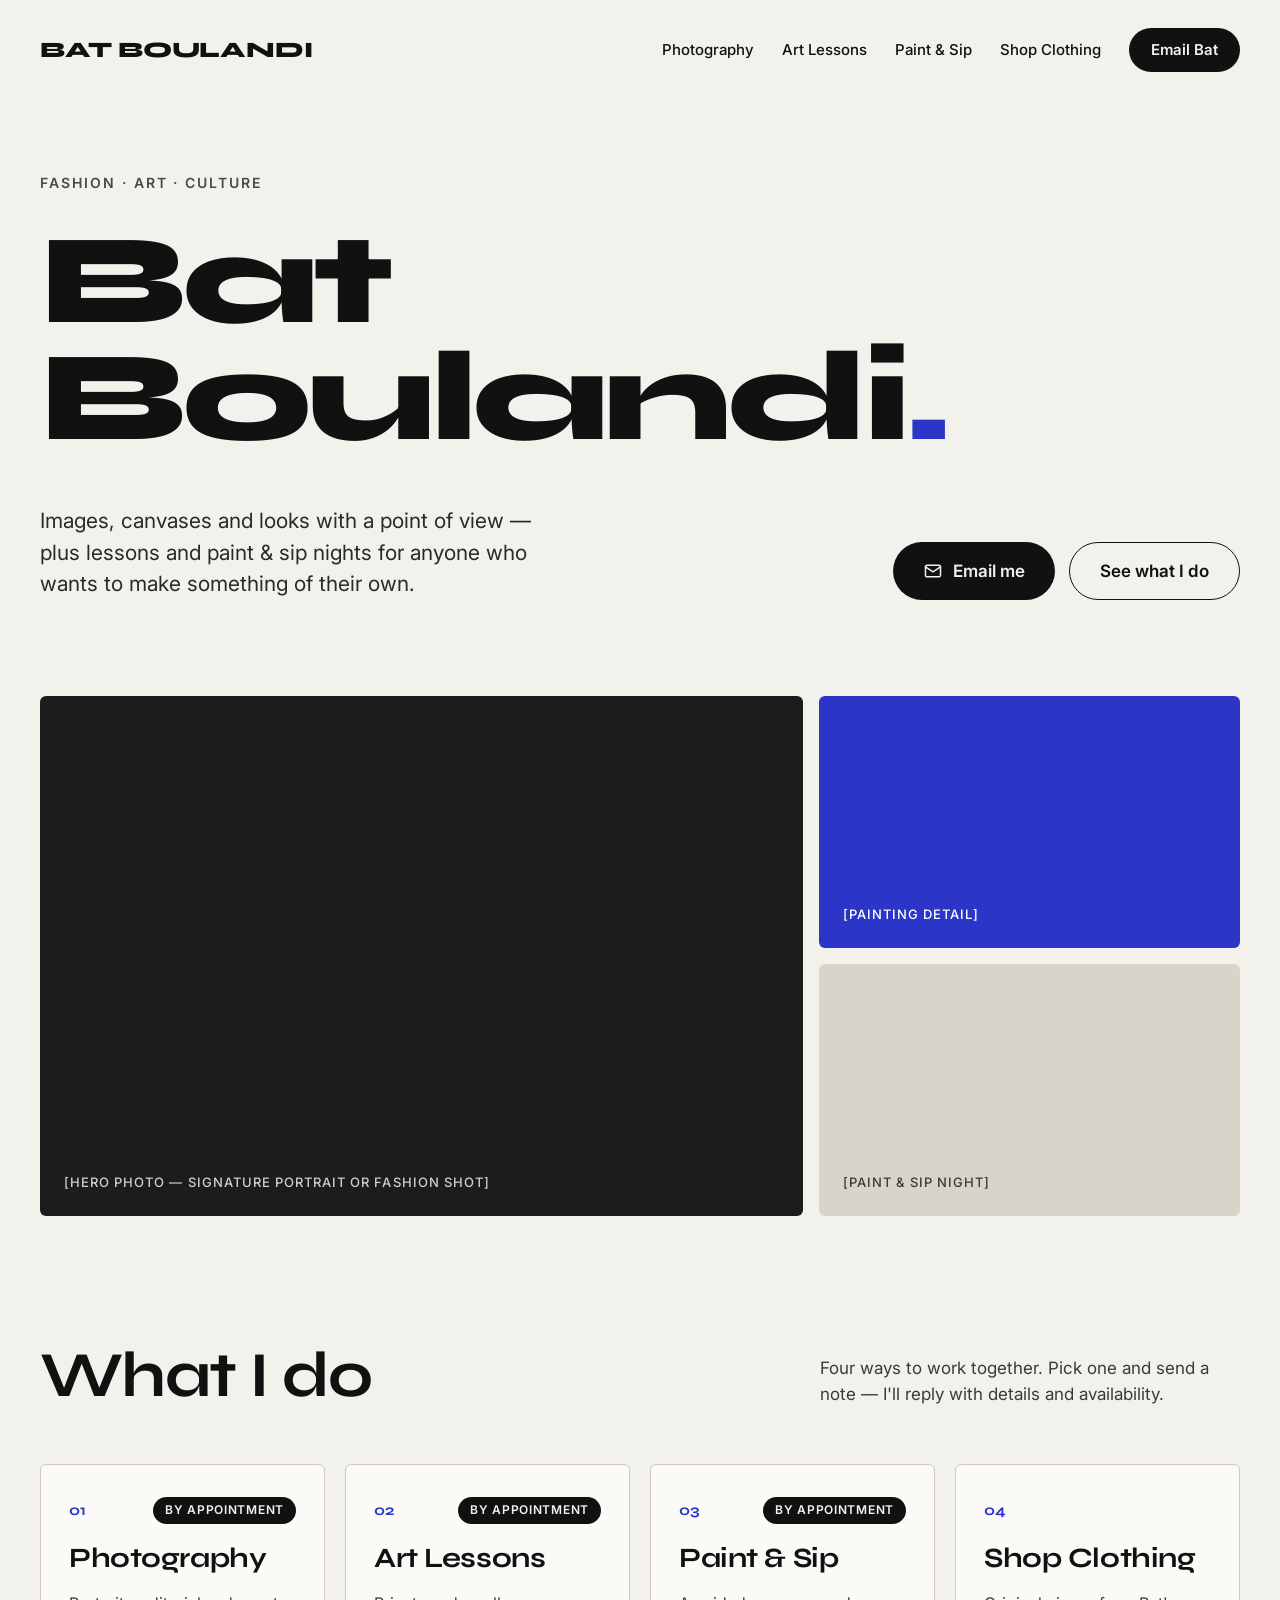
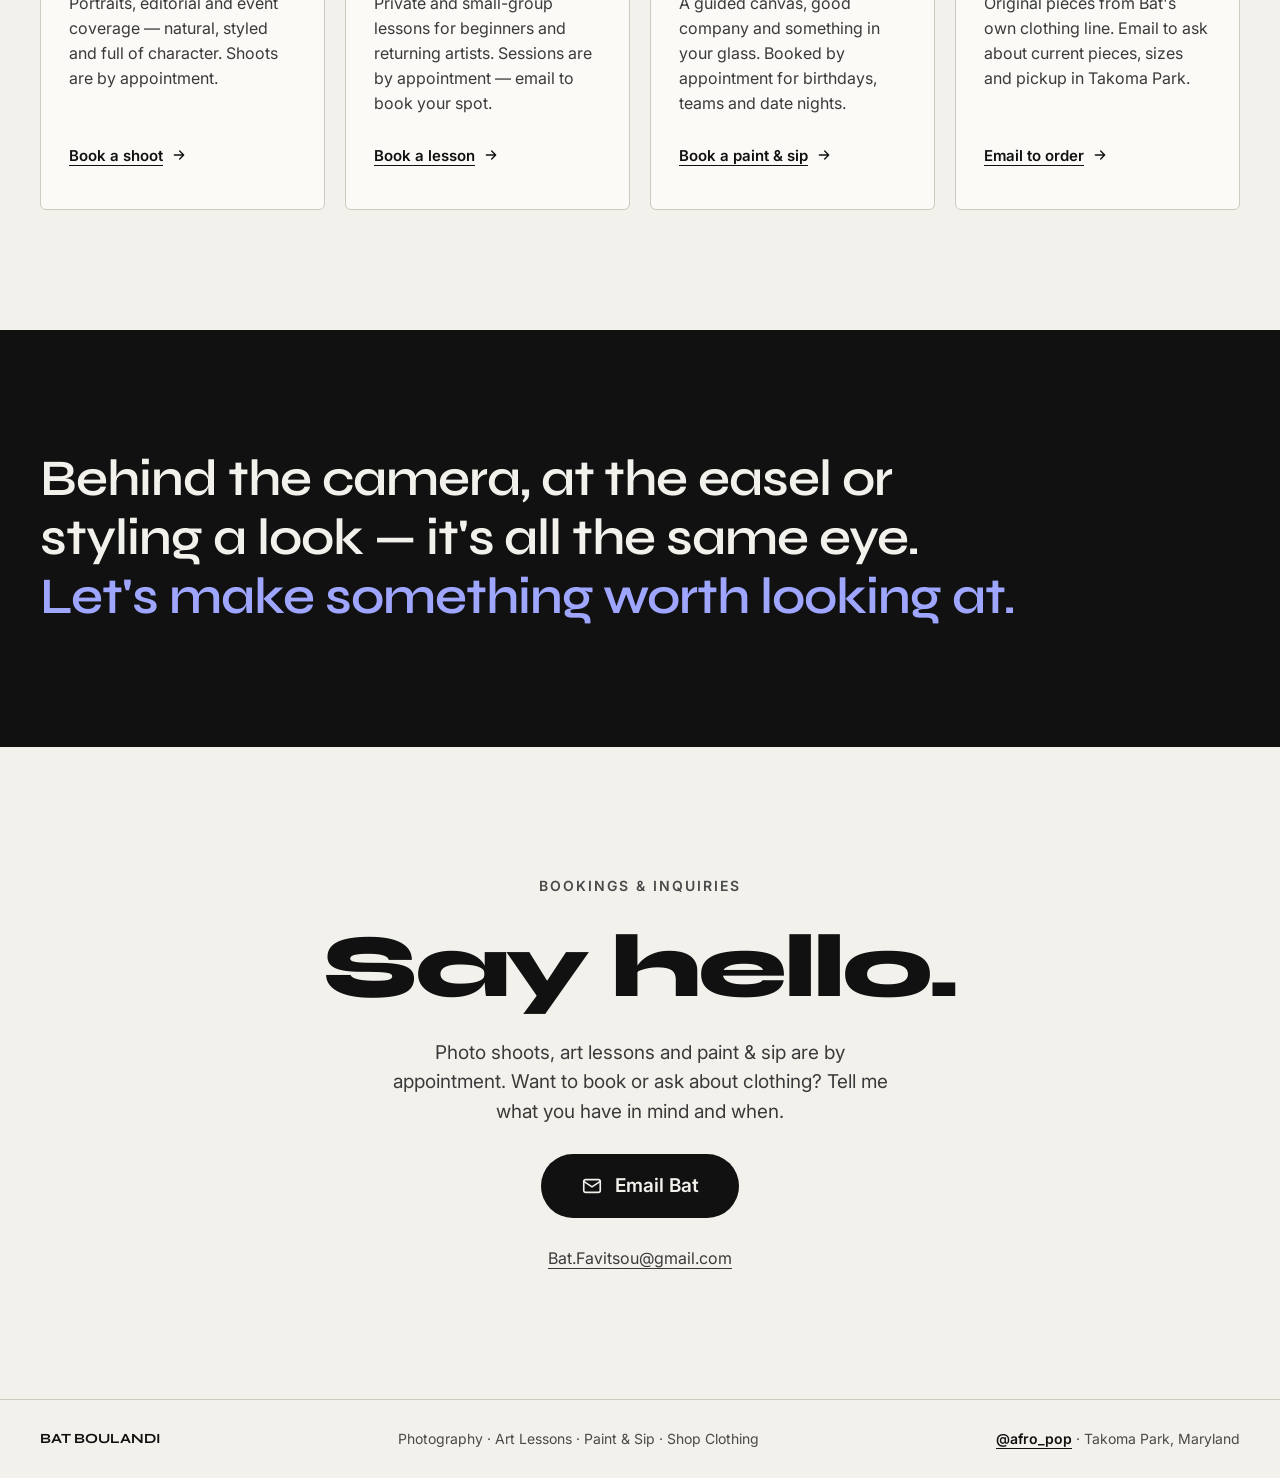
==== index.html @ 22079c51 "B3" ====
<!doctype html>
<html lang="en">
<head>
<meta charset="utf-8">
<title>Bat Boulandi — Fashion · Art · Culture</title>
<meta name="viewport" content="width=device-width, initial-scale=1">
<meta name="description" content="Bat Boulandi — photography, art lessons, paint &amp; sip and clothing in Takoma Park, Maryland.">
<link rel="preconnect" href="https://fonts.googleapis.com">
<link rel="stylesheet" href="https://fonts.googleapis.com/css2?family=Syne:wght@500;600;700;800&amp;family=Inter:wght@400;500;600&amp;display=swap">
<style>
body{margin:0;background:#F3F1EC}
a{color:#111111}a:hover{color:#2B36C9}
.btn-dark:hover{background:#2B36C9 !important;color:#FFFFFF !important}
.btn-line:hover{background:#111111 !important;color:#F3F1EC !important}
.card:hover{border-color:#111111 !important}
.navlink{text-decoration:none}
.navlink:hover{text-decoration:underline;text-underline-offset:4px}
</style>
<style>html{scroll-behavior:smooth}</style>
</head>
<body>
<div style="width: 100%; min-height: 100vh; background: #F3F1EC; color: #111111; font-family: Inter, system-ui, sans-serif; font-size: 17px; line-height: 1.55">

  <!-- Nav -->
  <header style="max-width: 1280px; margin: 0 auto; padding: 28px 40px; box-sizing: border-box; display: flex; flex-wrap: wrap; align-items: center; justify-content: space-between; gap: 20px">
    <a href="#top" class="navlink" style="font-family: Syne, sans-serif; font-weight: 800; font-size: 22px; letter-spacing: -0.01em; color: #111111">BAT BOULANDI</a>
    <nav style="display: flex; flex-wrap: wrap; align-items: center; gap: 28px; font-size: 15px; font-weight: 500">
      <a href="#photography" class="navlink" style="color: #111111">Photography</a>
      <a href="#lessons" class="navlink" style="color: #111111">Art Lessons</a>
      <a href="#paint-sip" class="navlink" style="color: #111111">Paint &amp; Sip</a>
      <a href="#fashion" class="navlink" style="color: #111111">Shop Clothing</a>
      <a href="mailto:Bat.Favitsou@gmail.com?subject=Hello%20Bat" class="btn-dark" style="display: inline-flex; align-items: center; min-height: 44px; padding: 0 22px; border-radius: 999px; background: #111111; color: #F3F1EC; text-decoration: none; font-weight: 600">Email Bat</a>
    </nav>
  </header>

  <!-- Hero -->
  <section id="top" style="max-width: 1280px; margin: 0 auto; padding: 72px 40px 96px; box-sizing: border-box">
    <p style="margin: 0 0 28px; font-size: 14px; font-weight: 600; letter-spacing: 0.14em; text-transform: uppercase; color: #4A4A4A">Fashion · Art · Culture</p>
    <h1 style="margin: 0; font-family: Syne, sans-serif; font-weight: 800; font-size: clamp(56px, 10vw, 148px); line-height: 0.92; letter-spacing: -0.035em">Bat<br>Boulandi<span style="color: #2B36C9">.</span></h1>
    <div style="margin-top: 48px; display: flex; flex-wrap: wrap; align-items: flex-end; justify-content: space-between; gap: 32px">
      <p style="margin: 0; max-width: 520px; font-size: 21px; line-height: 1.5; color: #2A2A2A">Images, canvases and looks with a point of view — plus lessons and paint &amp; sip nights for anyone who wants to make something of their own.</p>
      <div style="display: flex; flex-wrap: wrap; gap: 14px">
        <a href="mailto:Bat.Favitsou@gmail.com?subject=Hello%20Bat" class="btn-dark" style="display: inline-flex; align-items: center; gap: 10px; min-height: 56px; padding: 0 30px; border-radius: 999px; background: #111111; color: #F3F1EC; text-decoration: none; font-weight: 600; font-size: 17px">
          <svg aria-hidden="true" width="20" height="20" viewBox="0 0 24 24" fill="none" stroke="currentColor" stroke-width="1.8" stroke-linecap="round" stroke-linejoin="round"><rect x="3" y="5" width="18" height="14" rx="2"></rect><path d="M3 7l9 6 9-6"></path></svg>
          Email me
        </a>
        <a href="#services" class="btn-line" style="display: inline-flex; align-items: center; min-height: 56px; padding: 0 30px; border-radius: 999px; border: 1.5px solid #111111; color: #111111; text-decoration: none; font-weight: 600; font-size: 17px">See what I do</a>
      </div>
    </div>
  </section>

  <!-- Feature image strip -->
  <section style="max-width: 1280px; margin: 0 auto; padding: 0 40px; box-sizing: border-box; display: flex; flex-wrap: wrap; gap: 16px">
    <div style="flex: 2 1 480px; height: 520px; border-radius: 6px; background: #1C1C1C; display: flex; align-items: flex-end; padding: 24px; box-sizing: border-box">
      <span style="font-size: 13px; font-weight: 500; letter-spacing: 0.08em; text-transform: uppercase; color: #CFCFCF">[Hero photo — signature portrait or fashion shot]</span>
    </div>
    <div style="flex: 1 1 280px; display: flex; flex-direction: column; gap: 16px">
      <div style="flex: 1 1 250px; border-radius: 6px; background: #2B36C9; display: flex; align-items: flex-end; padding: 24px; box-sizing: border-box">
        <span style="font-size: 13px; font-weight: 500; letter-spacing: 0.08em; text-transform: uppercase; color: #FFFFFF">[Painting detail]</span>
      </div>
      <div style="flex: 1 1 250px; border-radius: 6px; background: #D9D4CA; display: flex; align-items: flex-end; padding: 24px; box-sizing: border-box">
        <span style="font-size: 13px; font-weight: 500; letter-spacing: 0.08em; text-transform: uppercase; color: #3A3A3A">[Paint &amp; sip night]</span>
      </div>
    </div>
  </section>

  <!-- Services -->
  <section id="services" style="max-width: 1280px; margin: 0 auto; padding: 128px 40px 120px; box-sizing: border-box">
    <div style="display: flex; flex-wrap: wrap; justify-content: space-between; align-items: flex-end; gap: 24px; margin-bottom: 56px">
      <h2 style="margin: 0; font-family: Syne, sans-serif; font-weight: 700; font-size: clamp(40px, 5vw, 64px); line-height: 1; letter-spacing: -0.025em">What I do</h2>
      <p style="margin: 0; max-width: 420px; color: #3A3A3A">Four ways to work together. Pick one and send a note — I'll reply with details and availability.</p>
    </div>
    <div style="display: flex; flex-wrap: wrap; gap: 20px">
      
        <article id="photography" class="card" style="flex: 1 1 260px; min-width: 0; display: flex; flex-direction: column; gap: 18px; padding: 32px 28px; border: 1.5px solid #CFC9BE; border-radius: 6px; background: #FBFAF7; box-sizing: border-box">
          <div style="display: flex; align-items: center; justify-content: space-between; gap: 12px; min-height: 28px">
            <span style="font-family: Syne, sans-serif; font-weight: 700; font-size: 15px; color: #2B36C9">01</span>
            
              <span style="display: inline-flex; align-items: center; padding: 4px 12px; border-radius: 999px; background: #111111; color: #F3F1EC; font-size: 12px; font-weight: 600; letter-spacing: 0.06em; text-transform: uppercase">By appointment</span>
            
          </div>
          <h3 style="margin: 0; font-family: Syne, sans-serif; font-weight: 700; font-size: 28px; line-height: 1.1; letter-spacing: -0.015em">Photography</h3>
          <p style="margin: 0; flex-grow: 1; color: #3A3A3A; font-size: 16px">Portraits, editorial and event coverage — natural, styled and full of character. Shoots are by appointment.</p>
          <a href="mailto:Bat.Favitsou@gmail.com?subject=Photo%20shoot%20booking" style="display: inline-flex; align-items: center; gap: 8px; min-height: 44px; font-weight: 600; font-size: 15px; color: #111111; text-underline-offset: 4px">
            Book a shoot
            <svg aria-hidden="true" width="16" height="16" viewBox="0 0 24 24" fill="none" stroke="currentColor" stroke-width="2" stroke-linecap="round" stroke-linejoin="round"><path d="M5 12h14M13 6l6 6-6 6"></path></svg>
          </a>
        </article>
      
        <article id="lessons" class="card" style="flex: 1 1 260px; min-width: 0; display: flex; flex-direction: column; gap: 18px; padding: 32px 28px; border: 1.5px solid #CFC9BE; border-radius: 6px; background: #FBFAF7; box-sizing: border-box">
          <div style="display: flex; align-items: center; justify-content: space-between; gap: 12px; min-height: 28px">
            <span style="font-family: Syne, sans-serif; font-weight: 700; font-size: 15px; color: #2B36C9">02</span>
            
              <span style="display: inline-flex; align-items: center; padding: 4px 12px; border-radius: 999px; background: #111111; color: #F3F1EC; font-size: 12px; font-weight: 600; letter-spacing: 0.06em; text-transform: uppercase">By appointment</span>
            
          </div>
          <h3 style="margin: 0; font-family: Syne, sans-serif; font-weight: 700; font-size: 28px; line-height: 1.1; letter-spacing: -0.015em">Art Lessons</h3>
          <p style="margin: 0; flex-grow: 1; color: #3A3A3A; font-size: 16px">Private and small-group lessons for beginners and returning artists. Sessions are by appointment — email to book your spot.</p>
          <a href="mailto:Bat.Favitsou@gmail.com?subject=Art%20lesson%20booking" style="display: inline-flex; align-items: center; gap: 8px; min-height: 44px; font-weight: 600; font-size: 15px; color: #111111; text-underline-offset: 4px">
            Book a lesson
            <svg aria-hidden="true" width="16" height="16" viewBox="0 0 24 24" fill="none" stroke="currentColor" stroke-width="2" stroke-linecap="round" stroke-linejoin="round"><path d="M5 12h14M13 6l6 6-6 6"></path></svg>
          </a>
        </article>
      
        <article id="paint-sip" class="card" style="flex: 1 1 260px; min-width: 0; display: flex; flex-direction: column; gap: 18px; padding: 32px 28px; border: 1.5px solid #CFC9BE; border-radius: 6px; background: #FBFAF7; box-sizing: border-box">
          <div style="display: flex; align-items: center; justify-content: space-between; gap: 12px; min-height: 28px">
            <span style="font-family: Syne, sans-serif; font-weight: 700; font-size: 15px; color: #2B36C9">03</span>
            
              <span style="display: inline-flex; align-items: center; padding: 4px 12px; border-radius: 999px; background: #111111; color: #F3F1EC; font-size: 12px; font-weight: 600; letter-spacing: 0.06em; text-transform: uppercase">By appointment</span>
            
          </div>
          <h3 style="margin: 0; font-family: Syne, sans-serif; font-weight: 700; font-size: 28px; line-height: 1.1; letter-spacing: -0.015em">Paint &amp; Sip</h3>
          <p style="margin: 0; flex-grow: 1; color: #3A3A3A; font-size: 16px">A guided canvas, good company and something in your glass. Booked by appointment for birthdays, teams and date nights.</p>
          <a href="mailto:Bat.Favitsou@gmail.com?subject=Paint%20%26%20sip%20booking" style="display: inline-flex; align-items: center; gap: 8px; min-height: 44px; font-weight: 600; font-size: 15px; color: #111111; text-underline-offset: 4px">
            Book a paint &amp; sip
            <svg aria-hidden="true" width="16" height="16" viewBox="0 0 24 24" fill="none" stroke="currentColor" stroke-width="2" stroke-linecap="round" stroke-linejoin="round"><path d="M5 12h14M13 6l6 6-6 6"></path></svg>
          </a>
        </article>
      
        <article id="fashion" class="card" style="flex: 1 1 260px; min-width: 0; display: flex; flex-direction: column; gap: 18px; padding: 32px 28px; border: 1.5px solid #CFC9BE; border-radius: 6px; background: #FBFAF7; box-sizing: border-box">
          <div style="display: flex; align-items: center; justify-content: space-between; gap: 12px; min-height: 28px">
            <span style="font-family: Syne, sans-serif; font-weight: 700; font-size: 15px; color: #2B36C9">04</span>
            
          </div>
          <h3 style="margin: 0; font-family: Syne, sans-serif; font-weight: 700; font-size: 28px; line-height: 1.1; letter-spacing: -0.015em">Shop Clothing</h3>
          <p style="margin: 0; flex-grow: 1; color: #3A3A3A; font-size: 16px">Original pieces from Bat's own clothing line. Email to ask about current pieces, sizes and pickup in Takoma Park.</p>
          <a href="mailto:Bat.Favitsou@gmail.com?subject=Clothing%20order" style="display: inline-flex; align-items: center; gap: 8px; min-height: 44px; font-weight: 600; font-size: 15px; color: #111111; text-underline-offset: 4px">
            Email to order
            <svg aria-hidden="true" width="16" height="16" viewBox="0 0 24 24" fill="none" stroke="currentColor" stroke-width="2" stroke-linecap="round" stroke-linejoin="round"><path d="M5 12h14M13 6l6 6-6 6"></path></svg>
          </a>
        </article>
      
    </div>
  </section>

  <!-- Statement -->
  <section style="background: #111111; color: #F3F1EC">
    <div style="max-width: 1280px; margin: 0 auto; padding: 120px 40px; box-sizing: border-box">
      <p style="margin: 0; max-width: 1000px; font-family: Syne, sans-serif; font-weight: 600; font-size: clamp(30px, 4vw, 52px); line-height: 1.15; letter-spacing: -0.02em">Behind the camera, at the easel or styling a look — it's all the same eye. <span style="color: #9EA6FF">Let's make something worth looking at.</span></p>
    </div>
  </section>

  <!-- Contact CTA -->
  <section id="contact" style="max-width: 1280px; margin: 0 auto; padding: 128px 40px; box-sizing: border-box; text-align: center; display: flex; flex-direction: column; align-items: center; gap: 28px">
    <p style="margin: 0; font-size: 14px; font-weight: 600; letter-spacing: 0.14em; text-transform: uppercase; color: #4A4A4A">Bookings &amp; inquiries</p>
    <h2 style="margin: 0; font-family: Syne, sans-serif; font-weight: 800; font-size: clamp(44px, 7vw, 104px); line-height: 0.95; letter-spacing: -0.035em">Say hello.</h2>
    <p style="margin: 0; max-width: 520px; color: #3A3A3A; font-size: 19px">Photo shoots, art lessons and paint &amp; sip are by appointment. Want to book or ask about clothing? Tell me what you have in mind and when.</p>
    <a href="mailto:Bat.Favitsou@gmail.com?subject=Hello%20Bat" class="btn-dark" style="display: inline-flex; align-items: center; gap: 12px; min-height: 64px; padding: 0 40px; border-radius: 999px; background: #111111; color: #F3F1EC; text-decoration: none; font-weight: 600; font-size: 19px">
      <svg aria-hidden="true" width="22" height="22" viewBox="0 0 24 24" fill="none" stroke="currentColor" stroke-width="1.8" stroke-linecap="round" stroke-linejoin="round"><rect x="3" y="5" width="18" height="14" rx="2"></rect><path d="M3 7l9 6 9-6"></path></svg>
      Email Bat
    </a>
    <a href="mailto:Bat.Favitsou@gmail.com?subject=Hello%20Bat" style="font-size: 16px; color: #3A3A3A; text-underline-offset: 4px">Bat.Favitsou@gmail.com</a>
  </section>

  <!-- Footer -->
  <footer style="border-top: 1px solid #CFC9BE">
    <div style="max-width: 1280px; margin: 0 auto; padding: 28px 40px; box-sizing: border-box; display: flex; flex-wrap: wrap; justify-content: space-between; gap: 16px; font-size: 14px; color: #4A4A4A">
      <span style="font-family: Syne, sans-serif; font-weight: 700; color: #111111">BAT BOULANDI</span>
      <span>Photography · Art Lessons · Paint &amp; Sip · Shop Clothing</span>
      <span><a href="https://www.instagram.com/afro_pop/" style="color: #111111; font-weight: 600; text-underline-offset: 4px">@afro_pop</a>  ·  Takoma Park, Maryland</span>
    </div>
  </footer>

</div>
</body>
</html>
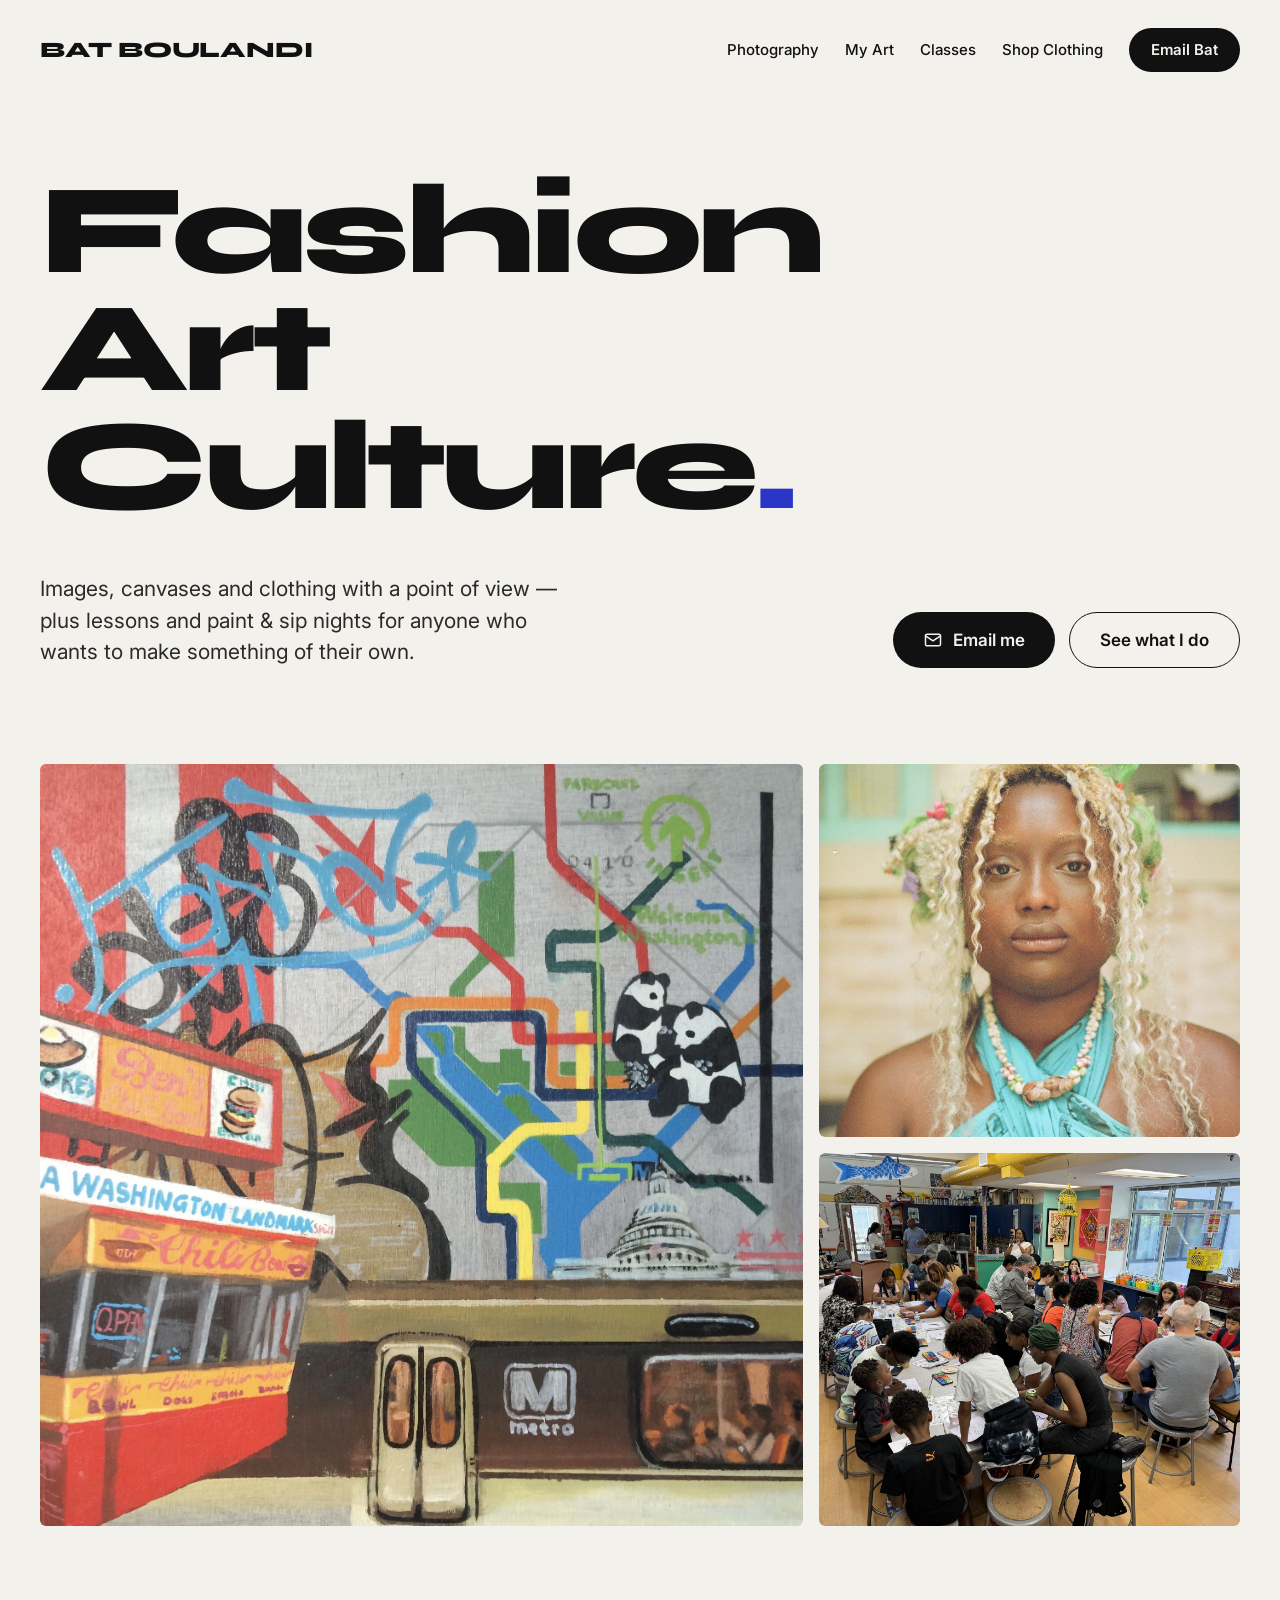
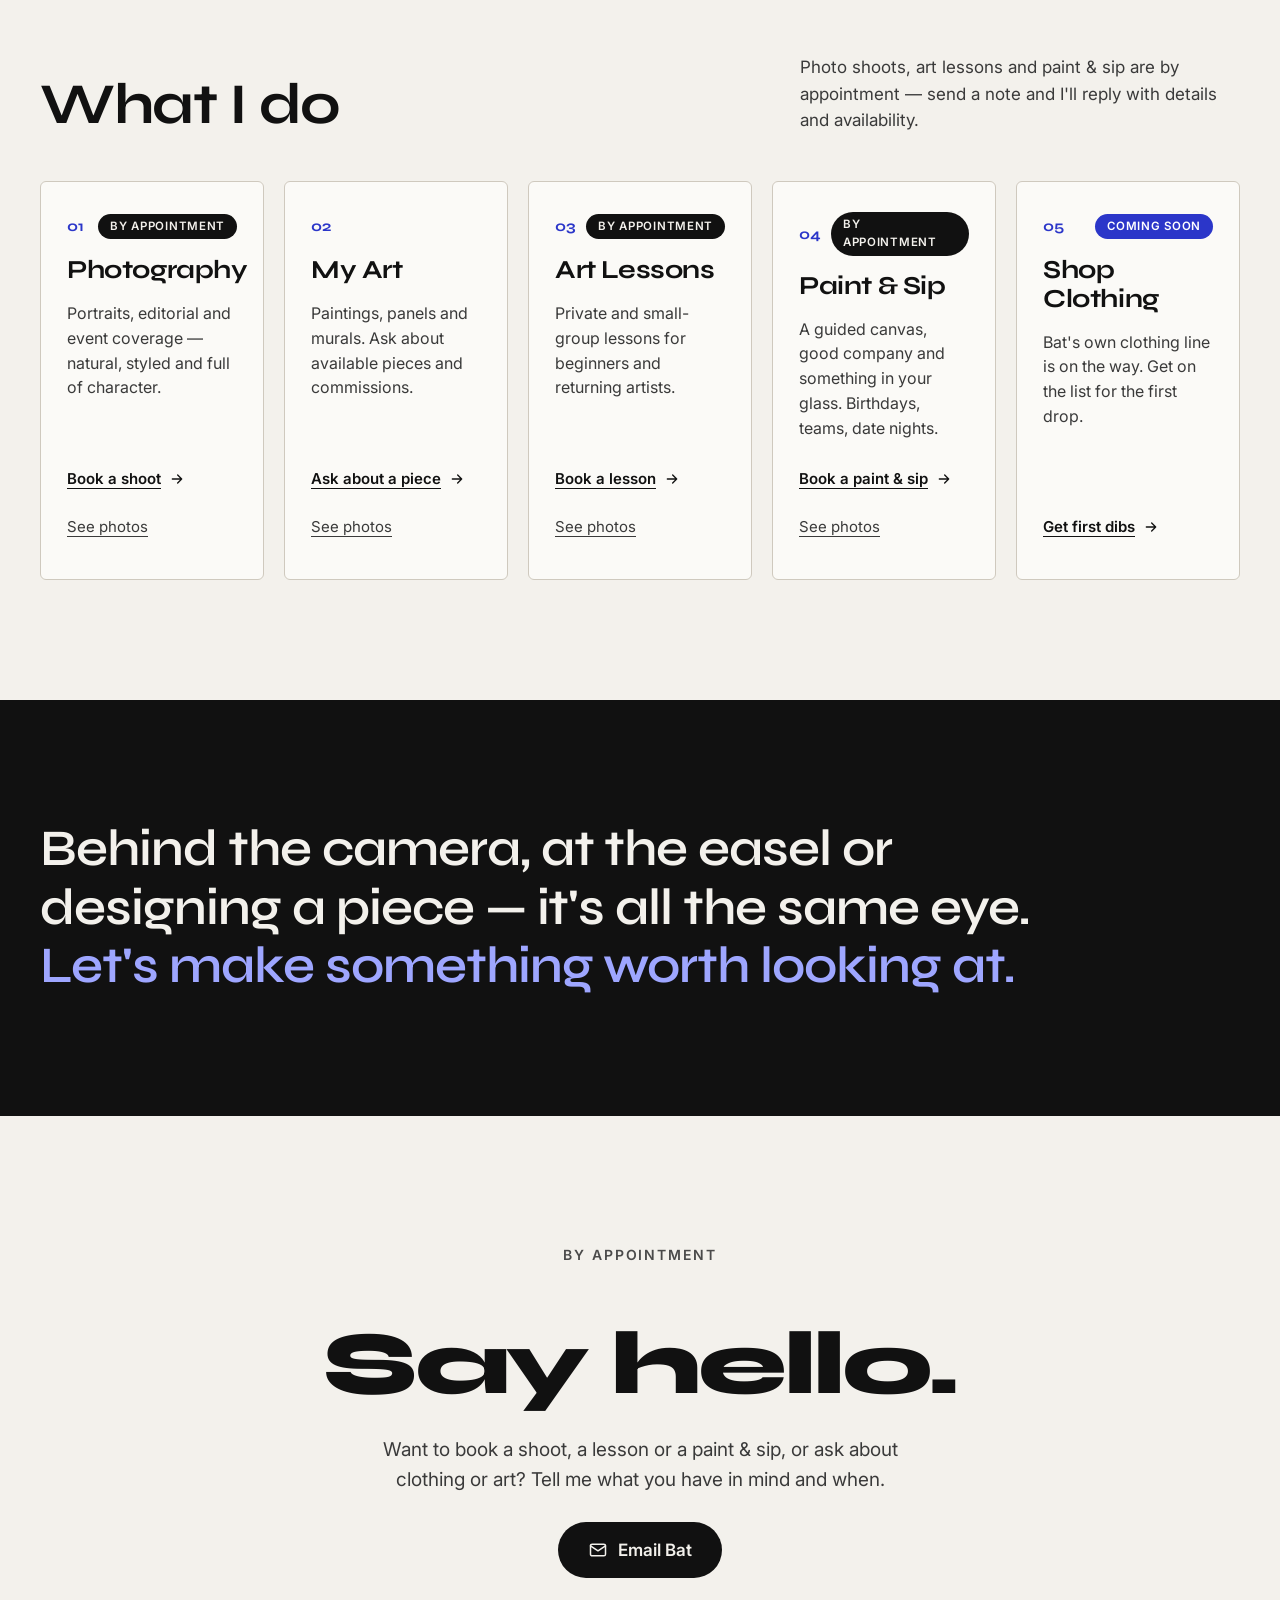
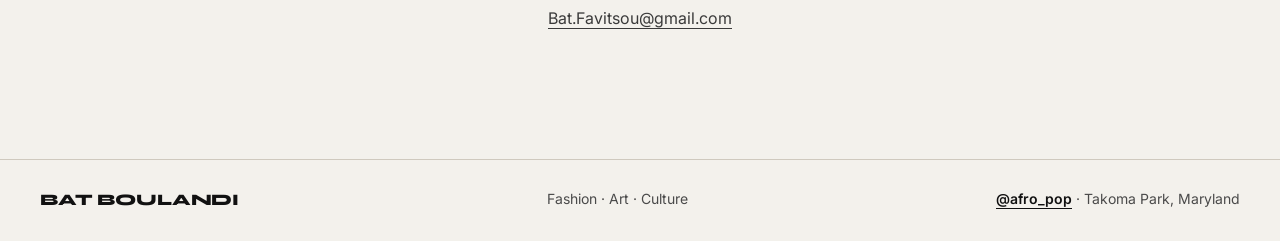
==== commit e3f575ad: "M111" ====
--- a/index.html
+++ b/index.html
@@ -2,165 +2,81 @@
 <html lang="en">
 <head>
 <meta charset="utf-8">
+<meta name="viewport" content="width=device-width, initial-scale=1">
 <title>Bat Boulandi — Fashion · Art · Culture</title>
-<meta name="viewport" content="width=device-width, initial-scale=1">
-<meta name="description" content="Bat Boulandi — photography, art lessons, paint &amp; sip and clothing in Takoma Park, Maryland.">
+<meta name="description" content="Bat Boulandi — photography, art, lessons, paint &amp; sip and clothing in Takoma Park, Maryland.">
 <link rel="preconnect" href="https://fonts.googleapis.com">
 <link rel="stylesheet" href="https://fonts.googleapis.com/css2?family=Syne:wght@500;600;700;800&amp;family=Inter:wght@400;500;600&amp;display=swap">
-<style>
-body{margin:0;background:#F3F1EC}
-a{color:#111111}a:hover{color:#2B36C9}
-.btn-dark:hover{background:#2B36C9 !important;color:#FFFFFF !important}
-.btn-line:hover{background:#111111 !important;color:#F3F1EC !important}
-.card:hover{border-color:#111111 !important}
-.navlink{text-decoration:none}
-.navlink:hover{text-decoration:underline;text-underline-offset:4px}
-</style>
-<style>html{scroll-behavior:smooth}</style>
+<link rel="stylesheet" href="styles.css">
 </head>
 <body>
-<div style="width: 100%; min-height: 100vh; background: #F3F1EC; color: #111111; font-family: Inter, system-ui, sans-serif; font-size: 17px; line-height: 1.55">
-
-  <!-- Nav -->
-  <header style="max-width: 1280px; margin: 0 auto; padding: 28px 40px; box-sizing: border-box; display: flex; flex-wrap: wrap; align-items: center; justify-content: space-between; gap: 20px">
-    <a href="#top" class="navlink" style="font-family: Syne, sans-serif; font-weight: 800; font-size: 22px; letter-spacing: -0.01em; color: #111111">BAT BOULANDI</a>
-    <nav style="display: flex; flex-wrap: wrap; align-items: center; gap: 28px; font-size: 15px; font-weight: 500">
-      <a href="#photography" class="navlink" style="color: #111111">Photography</a>
-      <a href="#lessons" class="navlink" style="color: #111111">Art Lessons</a>
-      <a href="#paint-sip" class="navlink" style="color: #111111">Paint &amp; Sip</a>
-      <a href="#fashion" class="navlink" style="color: #111111">Shop Clothing</a>
-      <a href="mailto:Bat.Favitsou@gmail.com?subject=Hello%20Bat" class="btn-dark" style="display: inline-flex; align-items: center; min-height: 44px; padding: 0 22px; border-radius: 999px; background: #111111; color: #F3F1EC; text-decoration: none; font-weight: 600">Email Bat</a>
-    </nav>
-  </header>
-
-  <!-- Hero -->
-  <section id="top" style="max-width: 1280px; margin: 0 auto; padding: 72px 40px 96px; box-sizing: border-box">
-    <p style="margin: 0 0 28px; font-size: 14px; font-weight: 600; letter-spacing: 0.14em; text-transform: uppercase; color: #4A4A4A">Fashion · Art · Culture</p>
-    <h1 style="margin: 0; font-family: Syne, sans-serif; font-weight: 800; font-size: clamp(56px, 10vw, 148px); line-height: 0.92; letter-spacing: -0.035em">Bat<br>Boulandi<span style="color: #2B36C9">.</span></h1>
-    <div style="margin-top: 48px; display: flex; flex-wrap: wrap; align-items: flex-end; justify-content: space-between; gap: 32px">
-      <p style="margin: 0; max-width: 520px; font-size: 21px; line-height: 1.5; color: #2A2A2A">Images, canvases and looks with a point of view — plus lessons and paint &amp; sip nights for anyone who wants to make something of their own.</p>
-      <div style="display: flex; flex-wrap: wrap; gap: 14px">
-        <a href="mailto:Bat.Favitsou@gmail.com?subject=Hello%20Bat" class="btn-dark" style="display: inline-flex; align-items: center; gap: 10px; min-height: 56px; padding: 0 30px; border-radius: 999px; background: #111111; color: #F3F1EC; text-decoration: none; font-weight: 600; font-size: 17px">
-          <svg aria-hidden="true" width="20" height="20" viewBox="0 0 24 24" fill="none" stroke="currentColor" stroke-width="1.8" stroke-linecap="round" stroke-linejoin="round"><rect x="3" y="5" width="18" height="14" rx="2"></rect><path d="M3 7l9 6 9-6"></path></svg>
-          Email me
-        </a>
-        <a href="#services" class="btn-line" style="display: inline-flex; align-items: center; min-height: 56px; padding: 0 30px; border-radius: 999px; border: 1.5px solid #111111; color: #111111; text-decoration: none; font-weight: 600; font-size: 17px">See what I do</a>
-      </div>
-    </div>
-  </section>
-
-  <!-- Feature image strip -->
-  <section style="max-width: 1280px; margin: 0 auto; padding: 0 40px; box-sizing: border-box; display: flex; flex-wrap: wrap; gap: 16px">
-    <div style="flex: 2 1 480px; height: 520px; border-radius: 6px; background: #1C1C1C; display: flex; align-items: flex-end; padding: 24px; box-sizing: border-box">
-      <span style="font-size: 13px; font-weight: 500; letter-spacing: 0.08em; text-transform: uppercase; color: #CFCFCF">[Hero photo — signature portrait or fashion shot]</span>
-    </div>
-    <div style="flex: 1 1 280px; display: flex; flex-direction: column; gap: 16px">
-      <div style="flex: 1 1 250px; border-radius: 6px; background: #2B36C9; display: flex; align-items: flex-end; padding: 24px; box-sizing: border-box">
-        <span style="font-size: 13px; font-weight: 500; letter-spacing: 0.08em; text-transform: uppercase; color: #FFFFFF">[Painting detail]</span>
-      </div>
-      <div style="flex: 1 1 250px; border-radius: 6px; background: #D9D4CA; display: flex; align-items: flex-end; padding: 24px; box-sizing: border-box">
-        <span style="font-size: 13px; font-weight: 500; letter-spacing: 0.08em; text-transform: uppercase; color: #3A3A3A">[Paint &amp; sip night]</span>
-      </div>
-    </div>
-  </section>
-
-  <!-- Services -->
-  <section id="services" style="max-width: 1280px; margin: 0 auto; padding: 128px 40px 120px; box-sizing: border-box">
-    <div style="display: flex; flex-wrap: wrap; justify-content: space-between; align-items: flex-end; gap: 24px; margin-bottom: 56px">
-      <h2 style="margin: 0; font-family: Syne, sans-serif; font-weight: 700; font-size: clamp(40px, 5vw, 64px); line-height: 1; letter-spacing: -0.025em">What I do</h2>
-      <p style="margin: 0; max-width: 420px; color: #3A3A3A">Four ways to work together. Pick one and send a note — I'll reply with details and availability.</p>
-    </div>
-    <div style="display: flex; flex-wrap: wrap; gap: 20px">
-      
-        <article id="photography" class="card" style="flex: 1 1 260px; min-width: 0; display: flex; flex-direction: column; gap: 18px; padding: 32px 28px; border: 1.5px solid #CFC9BE; border-radius: 6px; background: #FBFAF7; box-sizing: border-box">
-          <div style="display: flex; align-items: center; justify-content: space-between; gap: 12px; min-height: 28px">
-            <span style="font-family: Syne, sans-serif; font-weight: 700; font-size: 15px; color: #2B36C9">01</span>
-            
-              <span style="display: inline-flex; align-items: center; padding: 4px 12px; border-radius: 999px; background: #111111; color: #F3F1EC; font-size: 12px; font-weight: 600; letter-spacing: 0.06em; text-transform: uppercase">By appointment</span>
-            
-          </div>
-          <h3 style="margin: 0; font-family: Syne, sans-serif; font-weight: 700; font-size: 28px; line-height: 1.1; letter-spacing: -0.015em">Photography</h3>
-          <p style="margin: 0; flex-grow: 1; color: #3A3A3A; font-size: 16px">Portraits, editorial and event coverage — natural, styled and full of character. Shoots are by appointment.</p>
-          <a href="mailto:Bat.Favitsou@gmail.com?subject=Photo%20shoot%20booking" style="display: inline-flex; align-items: center; gap: 8px; min-height: 44px; font-weight: 600; font-size: 15px; color: #111111; text-underline-offset: 4px">
-            Book a shoot
-            <svg aria-hidden="true" width="16" height="16" viewBox="0 0 24 24" fill="none" stroke="currentColor" stroke-width="2" stroke-linecap="round" stroke-linejoin="round"><path d="M5 12h14M13 6l6 6-6 6"></path></svg>
-          </a>
-        </article>
-      
-        <article id="lessons" class="card" style="flex: 1 1 260px; min-width: 0; display: flex; flex-direction: column; gap: 18px; padding: 32px 28px; border: 1.5px solid #CFC9BE; border-radius: 6px; background: #FBFAF7; box-sizing: border-box">
-          <div style="display: flex; align-items: center; justify-content: space-between; gap: 12px; min-height: 28px">
-            <span style="font-family: Syne, sans-serif; font-weight: 700; font-size: 15px; color: #2B36C9">02</span>
-            
-              <span style="display: inline-flex; align-items: center; padding: 4px 12px; border-radius: 999px; background: #111111; color: #F3F1EC; font-size: 12px; font-weight: 600; letter-spacing: 0.06em; text-transform: uppercase">By appointment</span>
-            
-          </div>
-          <h3 style="margin: 0; font-family: Syne, sans-serif; font-weight: 700; font-size: 28px; line-height: 1.1; letter-spacing: -0.015em">Art Lessons</h3>
-          <p style="margin: 0; flex-grow: 1; color: #3A3A3A; font-size: 16px">Private and small-group lessons for beginners and returning artists. Sessions are by appointment — email to book your spot.</p>
-          <a href="mailto:Bat.Favitsou@gmail.com?subject=Art%20lesson%20booking" style="display: inline-flex; align-items: center; gap: 8px; min-height: 44px; font-weight: 600; font-size: 15px; color: #111111; text-underline-offset: 4px">
-            Book a lesson
-            <svg aria-hidden="true" width="16" height="16" viewBox="0 0 24 24" fill="none" stroke="currentColor" stroke-width="2" stroke-linecap="round" stroke-linejoin="round"><path d="M5 12h14M13 6l6 6-6 6"></path></svg>
-          </a>
-        </article>
-      
-        <article id="paint-sip" class="card" style="flex: 1 1 260px; min-width: 0; display: flex; flex-direction: column; gap: 18px; padding: 32px 28px; border: 1.5px solid #CFC9BE; border-radius: 6px; background: #FBFAF7; box-sizing: border-box">
-          <div style="display: flex; align-items: center; justify-content: space-between; gap: 12px; min-height: 28px">
-            <span style="font-family: Syne, sans-serif; font-weight: 700; font-size: 15px; color: #2B36C9">03</span>
-            
-              <span style="display: inline-flex; align-items: center; padding: 4px 12px; border-radius: 999px; background: #111111; color: #F3F1EC; font-size: 12px; font-weight: 600; letter-spacing: 0.06em; text-transform: uppercase">By appointment</span>
-            
-          </div>
-          <h3 style="margin: 0; font-family: Syne, sans-serif; font-weight: 700; font-size: 28px; line-height: 1.1; letter-spacing: -0.015em">Paint &amp; Sip</h3>
-          <p style="margin: 0; flex-grow: 1; color: #3A3A3A; font-size: 16px">A guided canvas, good company and something in your glass. Booked by appointment for birthdays, teams and date nights.</p>
-          <a href="mailto:Bat.Favitsou@gmail.com?subject=Paint%20%26%20sip%20booking" style="display: inline-flex; align-items: center; gap: 8px; min-height: 44px; font-weight: 600; font-size: 15px; color: #111111; text-underline-offset: 4px">
-            Book a paint &amp; sip
-            <svg aria-hidden="true" width="16" height="16" viewBox="0 0 24 24" fill="none" stroke="currentColor" stroke-width="2" stroke-linecap="round" stroke-linejoin="round"><path d="M5 12h14M13 6l6 6-6 6"></path></svg>
-          </a>
-        </article>
-      
-        <article id="fashion" class="card" style="flex: 1 1 260px; min-width: 0; display: flex; flex-direction: column; gap: 18px; padding: 32px 28px; border: 1.5px solid #CFC9BE; border-radius: 6px; background: #FBFAF7; box-sizing: border-box">
-          <div style="display: flex; align-items: center; justify-content: space-between; gap: 12px; min-height: 28px">
-            <span style="font-family: Syne, sans-serif; font-weight: 700; font-size: 15px; color: #2B36C9">04</span>
-            
-          </div>
-          <h3 style="margin: 0; font-family: Syne, sans-serif; font-weight: 700; font-size: 28px; line-height: 1.1; letter-spacing: -0.015em">Shop Clothing</h3>
-          <p style="margin: 0; flex-grow: 1; color: #3A3A3A; font-size: 16px">Original pieces from Bat's own clothing line. Email to ask about current pieces, sizes and pickup in Takoma Park.</p>
-          <a href="mailto:Bat.Favitsou@gmail.com?subject=Clothing%20order" style="display: inline-flex; align-items: center; gap: 8px; min-height: 44px; font-weight: 600; font-size: 15px; color: #111111; text-underline-offset: 4px">
-            Email to order
-            <svg aria-hidden="true" width="16" height="16" viewBox="0 0 24 24" fill="none" stroke="currentColor" stroke-width="2" stroke-linecap="round" stroke-linejoin="round"><path d="M5 12h14M13 6l6 6-6 6"></path></svg>
-          </a>
-        </article>
-      
-    </div>
-  </section>
-
-  <!-- Statement -->
-  <section style="background: #111111; color: #F3F1EC">
-    <div style="max-width: 1280px; margin: 0 auto; padding: 120px 40px; box-sizing: border-box">
-      <p style="margin: 0; max-width: 1000px; font-family: Syne, sans-serif; font-weight: 600; font-size: clamp(30px, 4vw, 52px); line-height: 1.15; letter-spacing: -0.02em">Behind the camera, at the easel or styling a look — it's all the same eye. <span style="color: #9EA6FF">Let's make something worth looking at.</span></p>
-    </div>
-  </section>
-
-  <!-- Contact CTA -->
-  <section id="contact" style="max-width: 1280px; margin: 0 auto; padding: 128px 40px; box-sizing: border-box; text-align: center; display: flex; flex-direction: column; align-items: center; gap: 28px">
-    <p style="margin: 0; font-size: 14px; font-weight: 600; letter-spacing: 0.14em; text-transform: uppercase; color: #4A4A4A">Bookings &amp; inquiries</p>
-    <h2 style="margin: 0; font-family: Syne, sans-serif; font-weight: 800; font-size: clamp(44px, 7vw, 104px); line-height: 0.95; letter-spacing: -0.035em">Say hello.</h2>
-    <p style="margin: 0; max-width: 520px; color: #3A3A3A; font-size: 19px">Photo shoots, art lessons and paint &amp; sip are by appointment. Want to book or ask about clothing? Tell me what you have in mind and when.</p>
-    <a href="mailto:Bat.Favitsou@gmail.com?subject=Hello%20Bat" class="btn-dark" style="display: inline-flex; align-items: center; gap: 12px; min-height: 64px; padding: 0 40px; border-radius: 999px; background: #111111; color: #F3F1EC; text-decoration: none; font-weight: 600; font-size: 19px">
-      <svg aria-hidden="true" width="22" height="22" viewBox="0 0 24 24" fill="none" stroke="currentColor" stroke-width="1.8" stroke-linecap="round" stroke-linejoin="round"><rect x="3" y="5" width="18" height="14" rx="2"></rect><path d="M3 7l9 6 9-6"></path></svg>
-      Email Bat
-    </a>
-    <a href="mailto:Bat.Favitsou@gmail.com?subject=Hello%20Bat" style="font-size: 16px; color: #3A3A3A; text-underline-offset: 4px">Bat.Favitsou@gmail.com</a>
-  </section>
-
-  <!-- Footer -->
-  <footer style="border-top: 1px solid #CFC9BE">
-    <div style="max-width: 1280px; margin: 0 auto; padding: 28px 40px; box-sizing: border-box; display: flex; flex-wrap: wrap; justify-content: space-between; gap: 16px; font-size: 14px; color: #4A4A4A">
-      <span style="font-family: Syne, sans-serif; font-weight: 700; color: #111111">BAT BOULANDI</span>
-      <span>Photography · Art Lessons · Paint &amp; Sip · Shop Clothing</span>
-      <span><a href="https://www.instagram.com/afro_pop/" style="color: #111111; font-weight: 600; text-underline-offset: 4px">@afro_pop</a>  ·  Takoma Park, Maryland</span>
-    </div>
-  </footer>
-
-</div>
+<header class="wrap header">
+  <a href="index.html" class="logo">BAT BOULANDI</a>
+  <nav class="nav" aria-label="Main">
+    <a href="photography.html" class="navlink">Photography</a><a href="art.html" class="navlink">My Art</a><a href="classes.html" class="navlink">Classes</a><a href="clothing.html" class="navlink">Shop Clothing</a>
+    <a href="mailto:Bat.Favitsou@gmail.com?subject=Hello%20Bat" class="btn btn-dark btn-sm">Email Bat</a>
+  </nav>
+</header>
+<main>
+<section class="wrap hero">
+  <h1 class="h-hero">Fashion<br>Art<br>Culture<span class="dot">.</span></h1>
+  <div class="hero-row">
+    <p class="lede">Images, canvases and clothing with a point of view — plus lessons and paint &amp; sip nights for anyone who wants to make something of their own.</p>
+    <div class="ctas"><a href="mailto:Bat.Favitsou@gmail.com?subject=Hello%20Bat" class="btn btn-dark"><svg aria-hidden="true" width="20" height="20" viewBox="0 0 24 24" fill="none" stroke="currentColor" stroke-width="1.8" stroke-linecap="round" stroke-linejoin="round"><rect x="3" y="5" width="18" height="14" rx="2"></rect><path d="M3 7l9 6 9-6"></path></svg>Email me</a><a href="#services" class="btn btn-line">See what I do</a></div>
+  </div>
+</section>
+<section class="wrap strip">
+  <a href="art.html" class="strip-big"><img src="images/art/paintings-01.jpg" alt="Painting of DC: Metro map, Ben&#x27;s Chili Bowl and a Metro train"></a>
+  <div class="strip-col">
+    <a href="photography.html"><img src="images/photography/photography-01.jpg" alt="Portrait of a woman with flowers in her braids"></a>
+    <a href="classes.html#paint-sip"><img src="images/paint-sip/paint-sip-01.jpg" alt="A full room at a paint &amp; sip"></a>
+  </div>
+</section>
+<section id="services" class="wrap services">
+  <div class="sec-head"><h2 class="h2">What I do</h2><p>Photo shoots, art lessons and paint &amp; sip are by appointment — send a note and I'll reply with details and availability.</p></div>
+  <div class="cards"><article class="card">
+  <div class="card-top"><span class="num">01</span><span class="badge">By appointment</span></div>
+  <h3><a href="photography.html" class="card-title">Photography</a></h3>
+  <p>Portraits, editorial and event coverage — natural, styled and full of character.</p>
+  <div class="card-links"><a href="mailto:Bat.Favitsou@gmail.com?subject=Photo%20shoot%20booking" class="card-cta">Book a shoot <svg aria-hidden="true" width="16" height="16" viewBox="0 0 24 24" fill="none" stroke="currentColor" stroke-width="2" stroke-linecap="round" stroke-linejoin="round"><path d="M5 12h14M13 6l6 6-6 6"></path></svg></a><a href="photography.html" class="card-more">See photos</a></div>
+</article><article class="card">
+  <div class="card-top"><span class="num">02</span></div>
+  <h3><a href="art.html" class="card-title">My Art</a></h3>
+  <p>Paintings, panels and murals. Ask about available pieces and commissions.</p>
+  <div class="card-links"><a href="mailto:Bat.Favitsou@gmail.com?subject=Art%20inquiry" class="card-cta">Ask about a piece <svg aria-hidden="true" width="16" height="16" viewBox="0 0 24 24" fill="none" stroke="currentColor" stroke-width="2" stroke-linecap="round" stroke-linejoin="round"><path d="M5 12h14M13 6l6 6-6 6"></path></svg></a><a href="art.html" class="card-more">See photos</a></div>
+</article><article class="card">
+  <div class="card-top"><span class="num">03</span><span class="badge">By appointment</span></div>
+  <h3><a href="classes.html#lessons" class="card-title">Art Lessons</a></h3>
+  <p>Private and small-group lessons for beginners and returning artists.</p>
+  <div class="card-links"><a href="mailto:Bat.Favitsou@gmail.com?subject=Art%20lesson%20booking" class="card-cta">Book a lesson <svg aria-hidden="true" width="16" height="16" viewBox="0 0 24 24" fill="none" stroke="currentColor" stroke-width="2" stroke-linecap="round" stroke-linejoin="round"><path d="M5 12h14M13 6l6 6-6 6"></path></svg></a><a href="classes.html#lessons" class="card-more">See photos</a></div>
+</article><article class="card">
+  <div class="card-top"><span class="num">04</span><span class="badge">By appointment</span></div>
+  <h3><a href="classes.html#paint-sip" class="card-title">Paint &amp; Sip</a></h3>
+  <p>A guided canvas, good company and something in your glass. Birthdays, teams, date nights.</p>
+  <div class="card-links"><a href="mailto:Bat.Favitsou@gmail.com?subject=Paint%20%26%20sip%20booking" class="card-cta">Book a paint &amp; sip <svg aria-hidden="true" width="16" height="16" viewBox="0 0 24 24" fill="none" stroke="currentColor" stroke-width="2" stroke-linecap="round" stroke-linejoin="round"><path d="M5 12h14M13 6l6 6-6 6"></path></svg></a><a href="classes.html#paint-sip" class="card-more">See photos</a></div>
+</article><article class="card">
+  <div class="card-top"><span class="num">05</span><span class="badge badge-soon">Coming soon</span></div>
+  <h3><a href="clothing.html" class="card-title">Shop Clothing</a></h3>
+  <p>Bat's own clothing line is on the way. Get on the list for the first drop.</p>
+  <div class="card-links"><a href="clothing.html" class="card-cta">Get first dibs <svg aria-hidden="true" width="16" height="16" viewBox="0 0 24 24" fill="none" stroke="currentColor" stroke-width="2" stroke-linecap="round" stroke-linejoin="round"><path d="M5 12h14M13 6l6 6-6 6"></path></svg></a></div>
+</article></div>
+</section>
+<section class="statement"><div class="wrap"><p>Behind the camera, at the easel or designing a piece — it's all the same eye. <span>Let's make something worth looking at.</span></p></div></section>
+<section class="wrap contact">
+  <p class="eyebrow">By appointment</p>
+  <h2 class="h-cta">Say hello.</h2>
+  <p class="contact-p">Want to book a shoot, a lesson or a paint &amp; sip, or ask about clothing or art? Tell me what you have in mind and when.</p>
+  <a href="mailto:Bat.Favitsou@gmail.com?subject=Hello%20Bat" class="btn btn-dark"><svg aria-hidden="true" width="20" height="20" viewBox="0 0 24 24" fill="none" stroke="currentColor" stroke-width="1.8" stroke-linecap="round" stroke-linejoin="round"><rect x="3" y="5" width="18" height="14" rx="2"></rect><path d="M3 7l9 6 9-6"></path></svg>Email Bat</a>
+  <a href="mailto:Bat.Favitsou@gmail.com?subject=Hello%20Bat" class="email-line">Bat.Favitsou@gmail.com</a>
+</section>
+</main>
+<footer class="footer">
+  <div class="wrap footer-in">
+    <a href="index.html" class="logo logo-sm">BAT BOULANDI</a>
+    <span>Fashion · Art · Culture</span>
+    <span><a href="https://www.instagram.com/afro_pop/" class="ig">@afro_pop</a> · Takoma Park, Maryland</span>
+  </div>
+</footer>
+<script src="gallery.js"></script>
 </body>
 </html>
--- a/styles.css
+++ b/styles.css
@@ -0,0 +1,153 @@
+:root{--ground:#F3F1EC;--ink:#111111;--muted:#3A3A3A;--line:#CFC9BE;--card:#FBFAF7;--accent:#2B36C9;--sand:#D9D4CA}
+*{box-sizing:border-box}
+html{scroll-behavior:smooth}
+body{margin:0;background:var(--ground);color:var(--ink);font-family:Inter,system-ui,sans-serif;font-size:17px;line-height:1.55}
+a{color:var(--ink)}a:hover{color:var(--accent)}
+.wrap{max-width:1280px;margin:0 auto;padding-left:40px;padding-right:40px}
+@media(max-width:640px){.wrap{padding-left:20px;padding-right:20px}}
+
+/* header */
+.header{padding-top:28px;padding-bottom:28px;display:flex;flex-wrap:wrap;align-items:center;justify-content:space-between;gap:20px}
+.logo{font-family:Syne,sans-serif;font-weight:800;font-size:22px;letter-spacing:-.01em;text-decoration:none;color:var(--ink)}
+.logo-sm{font-size:16px}
+.nav{display:flex;flex-wrap:wrap;align-items:center;gap:8px 26px;font-size:15px;font-weight:500}
+.navlink{text-decoration:none;color:var(--ink);padding:10px 0}
+.navlink:hover,.navlink.active{text-decoration:underline;text-underline-offset:6px;text-decoration-thickness:2px}
+
+/* buttons */
+.btn{display:inline-flex;align-items:center;gap:10px;min-height:56px;padding:0 30px;border-radius:999px;text-decoration:none;font-weight:600;font-size:17px;transition:background .15s,color .15s}
+.btn-sm{min-height:44px;padding:0 22px;font-size:15px}
+.btn-dark{background:var(--ink);color:var(--ground)}
+.btn-dark:hover{background:var(--accent);color:#fff}
+.btn-line{border:1.5px solid var(--ink);color:var(--ink)}
+.btn-line:hover{background:var(--ink);color:var(--ground)}
+
+/* type */
+.eyebrow{margin:0 0 28px;font-size:14px;font-weight:600;letter-spacing:.14em;text-transform:uppercase;color:#4A4A4A}
+.h-hero{margin:0;font-family:Syne,sans-serif;font-weight:800;font-size:clamp(56px,10vw,148px);line-height:.92;letter-spacing:-.035em}
+.h-page{margin:0;font-family:Syne,sans-serif;font-weight:800;font-size:clamp(48px,8vw,112px);line-height:.95;letter-spacing:-.035em}
+.dot{color:var(--accent)}
+.h2{margin:0;font-family:Syne,sans-serif;font-weight:700;font-size:clamp(36px,4.5vw,60px);line-height:1;letter-spacing:-.025em}
+.lede{margin:0;max-width:540px;font-size:21px;line-height:1.5;color:#2A2A2A}
+
+/* hero */
+.hero{padding-top:72px;padding-bottom:96px}
+.page-hero{padding-top:56px;padding-bottom:72px}
+.hero-row{margin-top:48px;display:flex;flex-wrap:wrap;align-items:flex-end;justify-content:space-between;gap:32px}
+.ctas{display:flex;flex-wrap:wrap;gap:14px}
+
+/* placeholders + images */
+.ph{position:relative;width:100%;height:100%;min-height:200px;border-radius:6px;background:var(--sand);background-size:cover;background-position:center;display:flex;align-items:flex-end;padding:20px;overflow:hidden}
+.ph span{font-size:13px;font-weight:500;letter-spacing:.06em;text-transform:uppercase;color:#3A3A3A;line-height:1.4}
+.ph small{text-transform:none;letter-spacing:0;opacity:.75}
+.ph-dark{background-color:#1C1C1C}.ph-dark span{color:#CFCFCF}
+.ph-accent{background-color:var(--accent)}.ph-accent span{color:#fff}
+.ph.loaded span{display:none}
+.tile:nth-child(3n+2) .ph:not(.loaded){background-color:#E4E0D7}
+.tile:nth-child(3n) .ph:not(.loaded){background-color:#CBC4B7}
+
+/* home strip */
+.strip{display:flex;flex-wrap:wrap;gap:16px}
+.strip a{display:block;text-decoration:none}
+.strip-big{flex:2 1 480px;height:520px}
+.strip-col{flex:1 1 280px;display:flex;flex-direction:column;gap:16px}
+.strip-col a{flex:1 1 250px}
+@media(max-width:640px){.strip-big{height:380px}}
+
+/* sections */
+.services{padding-top:128px;padding-bottom:120px}
+.sec{padding:96px 0}
+.sec-alt{background:#EAE7E0}
+.sec-head{display:flex;flex-wrap:wrap;justify-content:space-between;align-items:flex-end;gap:24px;margin-bottom:48px}
+.sec-head p{margin:0;max-width:440px;color:var(--muted)}
+.sec-cta{margin-top:40px}
+
+/* cards */
+.cards{display:flex;flex-wrap:wrap;gap:20px}
+.card{flex:1 1 220px;min-width:0;display:flex;flex-direction:column;gap:16px;padding:30px 26px;border:1.5px solid var(--line);border-radius:6px;background:var(--card)}
+.card:hover{border-color:var(--ink)}
+.card-top{display:flex;align-items:center;justify-content:space-between;gap:10px;min-height:28px}
+.num{font-family:Syne,sans-serif;font-weight:700;font-size:15px;color:var(--accent)}
+.badge{display:inline-flex;padding:4px 12px;border-radius:999px;background:var(--ink);color:var(--ground);font-size:11.5px;font-weight:600;letter-spacing:.06em;text-transform:uppercase}
+.card h3{margin:0;font-family:Syne,sans-serif;font-weight:700;font-size:26px;line-height:1.1;letter-spacing:-.015em}
+.card-title{text-decoration:none}
+.card-title:hover{text-decoration:underline;text-underline-offset:4px}
+.card p{margin:0;flex-grow:1;color:var(--muted);font-size:16px}
+.card-links{display:flex;flex-wrap:wrap;gap:4px 20px;align-items:center}
+.card-cta{display:inline-flex;align-items:center;gap:8px;min-height:44px;font-weight:600;font-size:15px;text-underline-offset:4px}
+.card-more{min-height:44px;display:inline-flex;align-items:center;font-size:15px;color:var(--muted);text-underline-offset:4px}
+
+/* galleries */
+.gallery{display:grid;grid-template-columns:repeat(auto-fill,minmax(280px,1fr));gap:16px}
+.tile{margin:0}
+.g-portrait .ph{aspect-ratio:4/5;height:auto}
+.g-land .ph{aspect-ratio:4/3;height:auto}
+.tile figcaption{margin-top:10px;font-size:14px;color:var(--muted)}
+
+/* products */
+.products{display:grid;grid-template-columns:repeat(auto-fill,minmax(260px,1fr));gap:28px 20px}
+.product{display:flex;flex-direction:column;gap:8px}
+.product .ph{aspect-ratio:3/4;height:auto;margin-bottom:8px}
+.product-info{display:flex;justify-content:space-between;gap:12px;align-items:baseline}
+.product h3{margin:0;font-family:Syne,sans-serif;font-weight:700;font-size:20px}
+.price{font-weight:600}
+.product-meta{margin:0;color:var(--muted);font-size:15px}
+
+/* statement */
+.statement{background:var(--ink);color:var(--ground)}
+.statement .wrap{padding-top:120px;padding-bottom:120px}
+.statement p{margin:0;max-width:1000px;font-family:Syne,sans-serif;font-weight:600;font-size:clamp(28px,4vw,52px);line-height:1.15;letter-spacing:-.02em}
+.statement span{color:#9EA6FF}
+
+/* contact */
+.contact{padding-top:128px;padding-bottom:128px;text-align:center;display:flex;flex-direction:column;align-items:center;gap:28px}
+.h-cta{margin:0;font-family:Syne,sans-serif;font-weight:800;font-size:clamp(44px,7vw,104px);line-height:.95;letter-spacing:-.035em}
+.contact-p{margin:0;max-width:540px;color:var(--muted);font-size:19px}
+.email-line{font-size:16px;color:var(--muted);text-underline-offset:4px}
+
+/* footer */
+.footer{border-top:1px solid var(--line)}
+.footer-in{padding-top:28px;padding-bottom:28px;display:flex;flex-wrap:wrap;justify-content:space-between;gap:16px;font-size:14px;color:#4A4A4A}
+.ig{font-weight:600;color:var(--ink);text-underline-offset:4px}
+
+/* real photos: home strip */
+.strip img{display:block;width:100%;height:100%;object-fit:cover;border-radius:6px;background:var(--sand)}
+.strip-big{aspect-ratio:1/1;height:auto}
+.strip-col a{flex:1 1 0;min-height:240px;overflow:hidden;border-radius:6px}
+@media(max-width:640px){.strip-big{height:auto}}
+
+/* masonry galleries */
+.masonry{column-width:300px;column-gap:16px}
+.m-item{display:block;margin:0 0 16px;break-inside:avoid;border-radius:6px;overflow:hidden;background:var(--sand);cursor:zoom-in}
+.m-item img{display:block;width:100%;height:auto;transition:transform .35s ease}
+.m-item:hover img{transform:scale(1.03)}
+.m-item:focus-visible{outline:3px solid var(--accent);outline-offset:3px}
+
+/* lightbox */
+.lb{position:fixed;inset:0;background:rgba(17,17,17,.94);display:none;align-items:center;justify-content:center;z-index:100;padding:56px 72px}
+.lb.open{display:flex}
+.lb img{max-width:100%;max-height:100%;object-fit:contain;border-radius:4px}
+.lb button{position:absolute;width:52px;height:52px;border-radius:999px;border:0;background:rgba(255,255,255,.12);color:#fff;cursor:pointer;display:flex;align-items:center;justify-content:center}
+.lb button:hover{background:rgba(255,255,255,.25)}
+.lb .lb-close{top:16px;right:16px}
+.lb .lb-prev{left:12px;top:50%;transform:translateY(-50%)}
+.lb .lb-next{right:12px;top:50%;transform:translateY(-50%)}
+.lb-cap{position:absolute;bottom:16px;left:0;right:0;text-align:center;color:#ddd;font-size:14px;padding:0 72px}
+@media(max-width:640px){.lb{padding:64px 12px}.lb .lb-prev,.lb .lb-next{top:auto;bottom:12px;transform:none}}
+.strip-col img{object-position:center 22%}
+
+/* coming soon */
+.soon{min-height:calc(100vh - 200px);display:flex;flex-direction:column;justify-content:space-between;overflow:hidden}
+.soon-in{padding-top:64px;padding-bottom:80px;display:flex;flex-direction:column;align-items:flex-start;gap:28px}
+.soon-pill{display:inline-flex;align-items:center;gap:10px;padding:8px 16px;border:1.5px solid var(--ink);border-radius:999px;font-size:13px;font-weight:600;letter-spacing:.12em;text-transform:uppercase}
+.soon-dot{width:8px;height:8px;border-radius:50%;background:var(--accent);animation:pulse 1.8s ease-in-out infinite}
+@keyframes pulse{0%,100%{opacity:1}50%{opacity:.25}}
+.soon-h{margin:0;font-family:Syne,sans-serif;font-weight:800;font-size:clamp(72px,15vw,220px);line-height:.86;letter-spacing:-.045em}
+.soon-p{margin:0;max-width:560px;font-size:21px;line-height:1.5;color:#2A2A2A}
+.soon-ctas{margin-top:8px}
+.soon-marquee{background:var(--ink);color:var(--ground);padding:22px 0;white-space:nowrap;overflow:hidden}
+.soon-track{display:inline-block;font-family:Syne,sans-serif;font-weight:700;font-size:clamp(22px,3vw,36px);letter-spacing:-.01em;animation:marquee 40s linear infinite}
+@keyframes marquee{from{transform:translateX(0)}to{transform:translateX(-50%)}}
+@media(prefers-reduced-motion:reduce){.soon-track,.soon-dot{animation:none}}
+.badge-soon{background:var(--accent);color:#fff}
+.soon-in{width:100%}
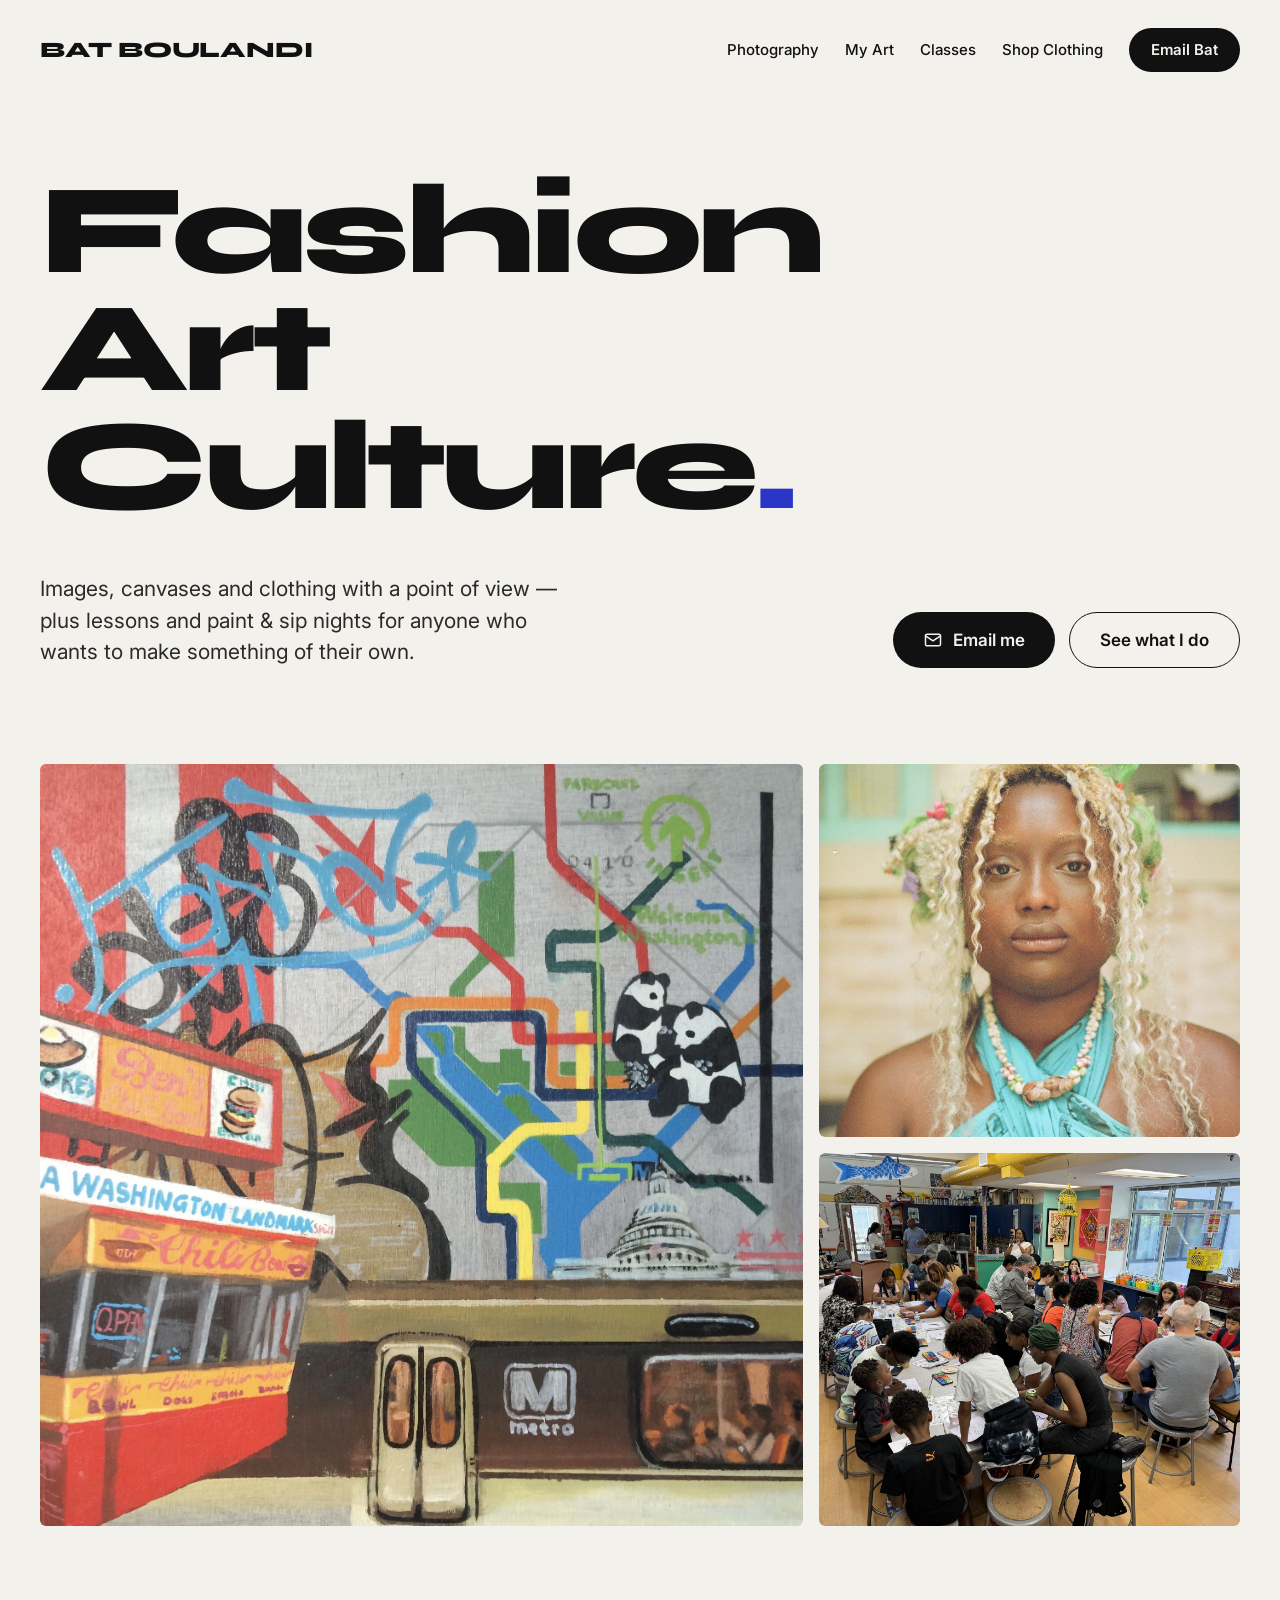
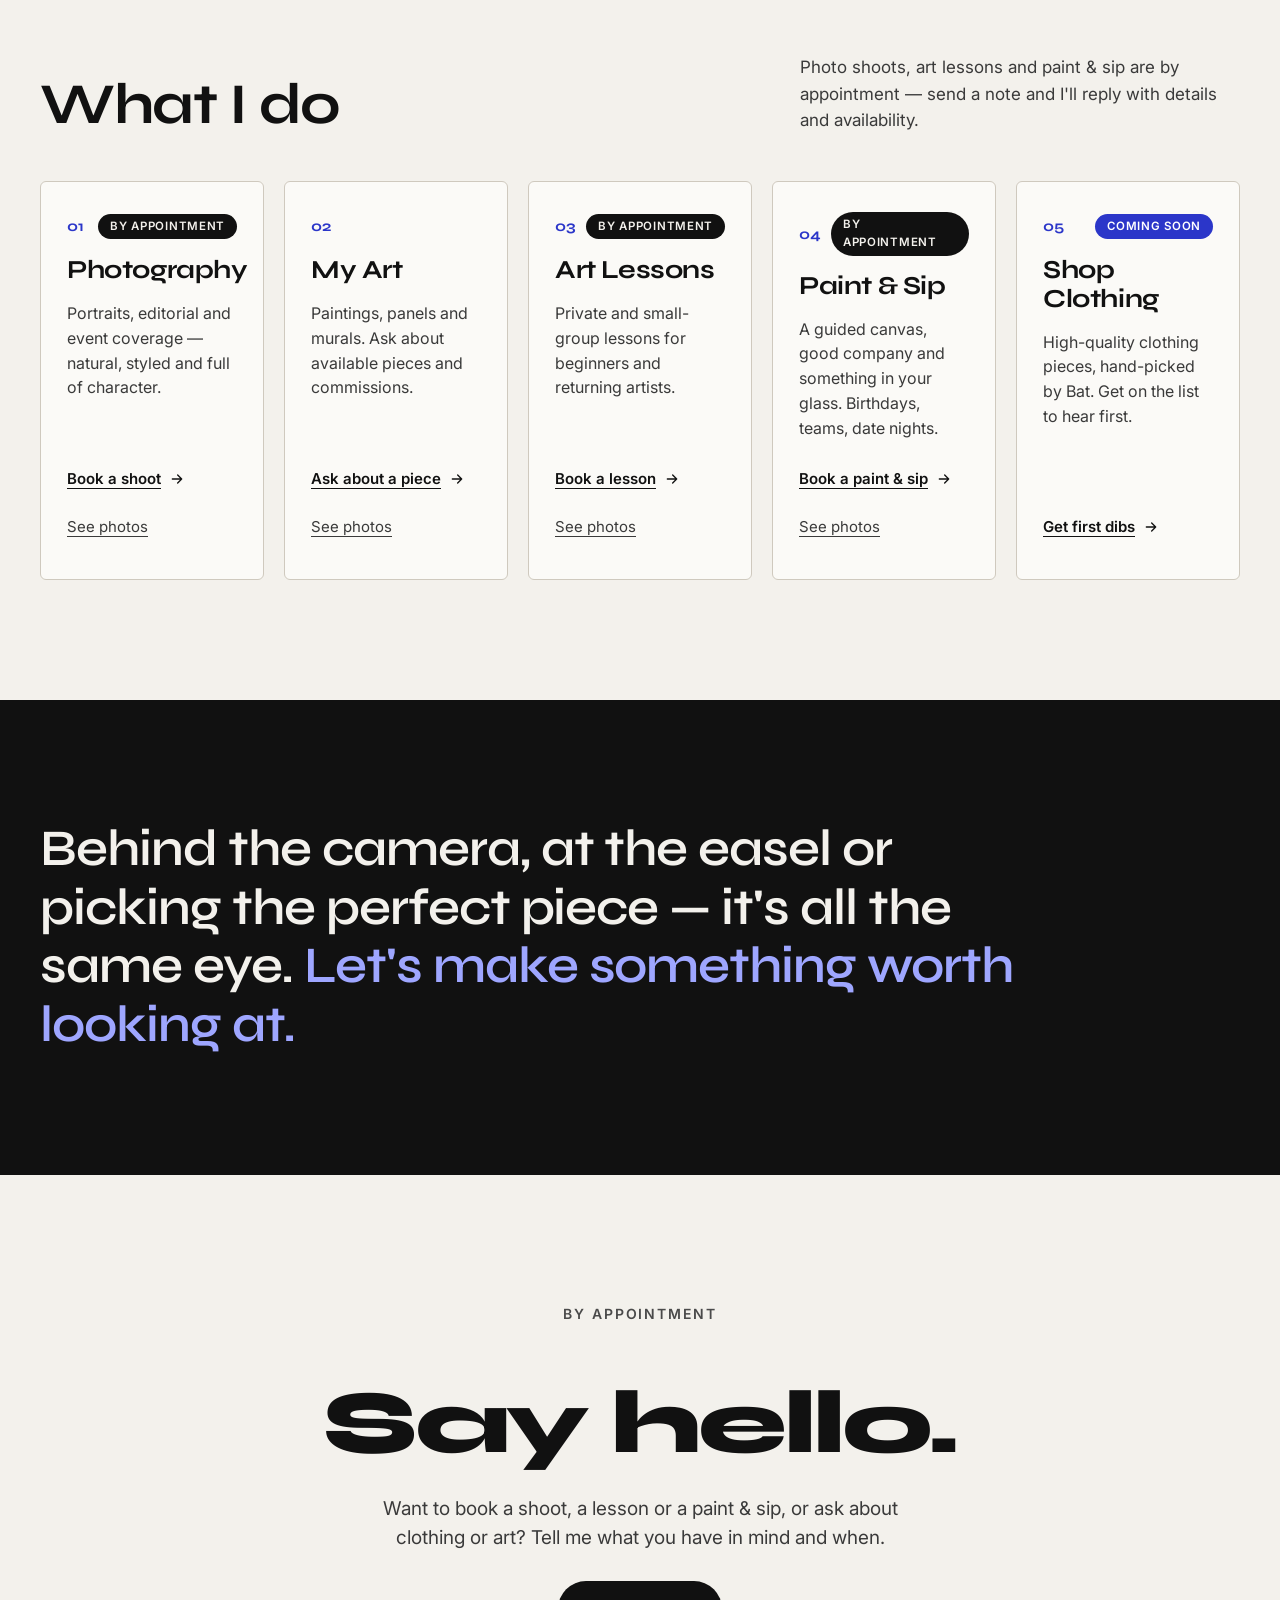
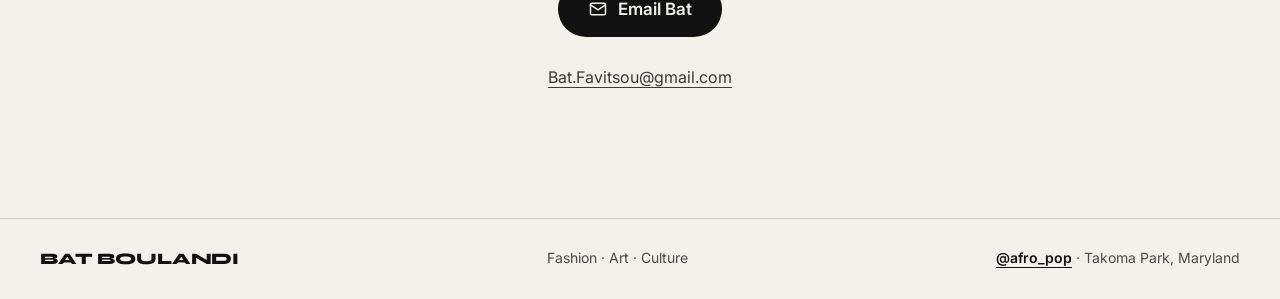
==== commit e8e46009: "C2" ====
--- a/index.html
+++ b/index.html
@@ -57,11 +57,11 @@
 </article><article class="card">
   <div class="card-top"><span class="num">05</span><span class="badge badge-soon">Coming soon</span></div>
   <h3><a href="clothing.html" class="card-title">Shop Clothing</a></h3>
-  <p>Bat's own clothing line is on the way. Get on the list for the first drop.</p>
+  <p>High-quality clothing pieces, hand-picked by Bat. Get on the list to hear first.</p>
   <div class="card-links"><a href="clothing.html" class="card-cta">Get first dibs <svg aria-hidden="true" width="16" height="16" viewBox="0 0 24 24" fill="none" stroke="currentColor" stroke-width="2" stroke-linecap="round" stroke-linejoin="round"><path d="M5 12h14M13 6l6 6-6 6"></path></svg></a></div>
 </article></div>
 </section>
-<section class="statement"><div class="wrap"><p>Behind the camera, at the easel or designing a piece — it's all the same eye. <span>Let's make something worth looking at.</span></p></div></section>
+<section class="statement"><div class="wrap"><p>Behind the camera, at the easel or picking the perfect piece — it's all the same eye. <span>Let's make something worth looking at.</span></p></div></section>
 <section class="wrap contact">
   <p class="eyebrow">By appointment</p>
   <h2 class="h-cta">Say hello.</h2>
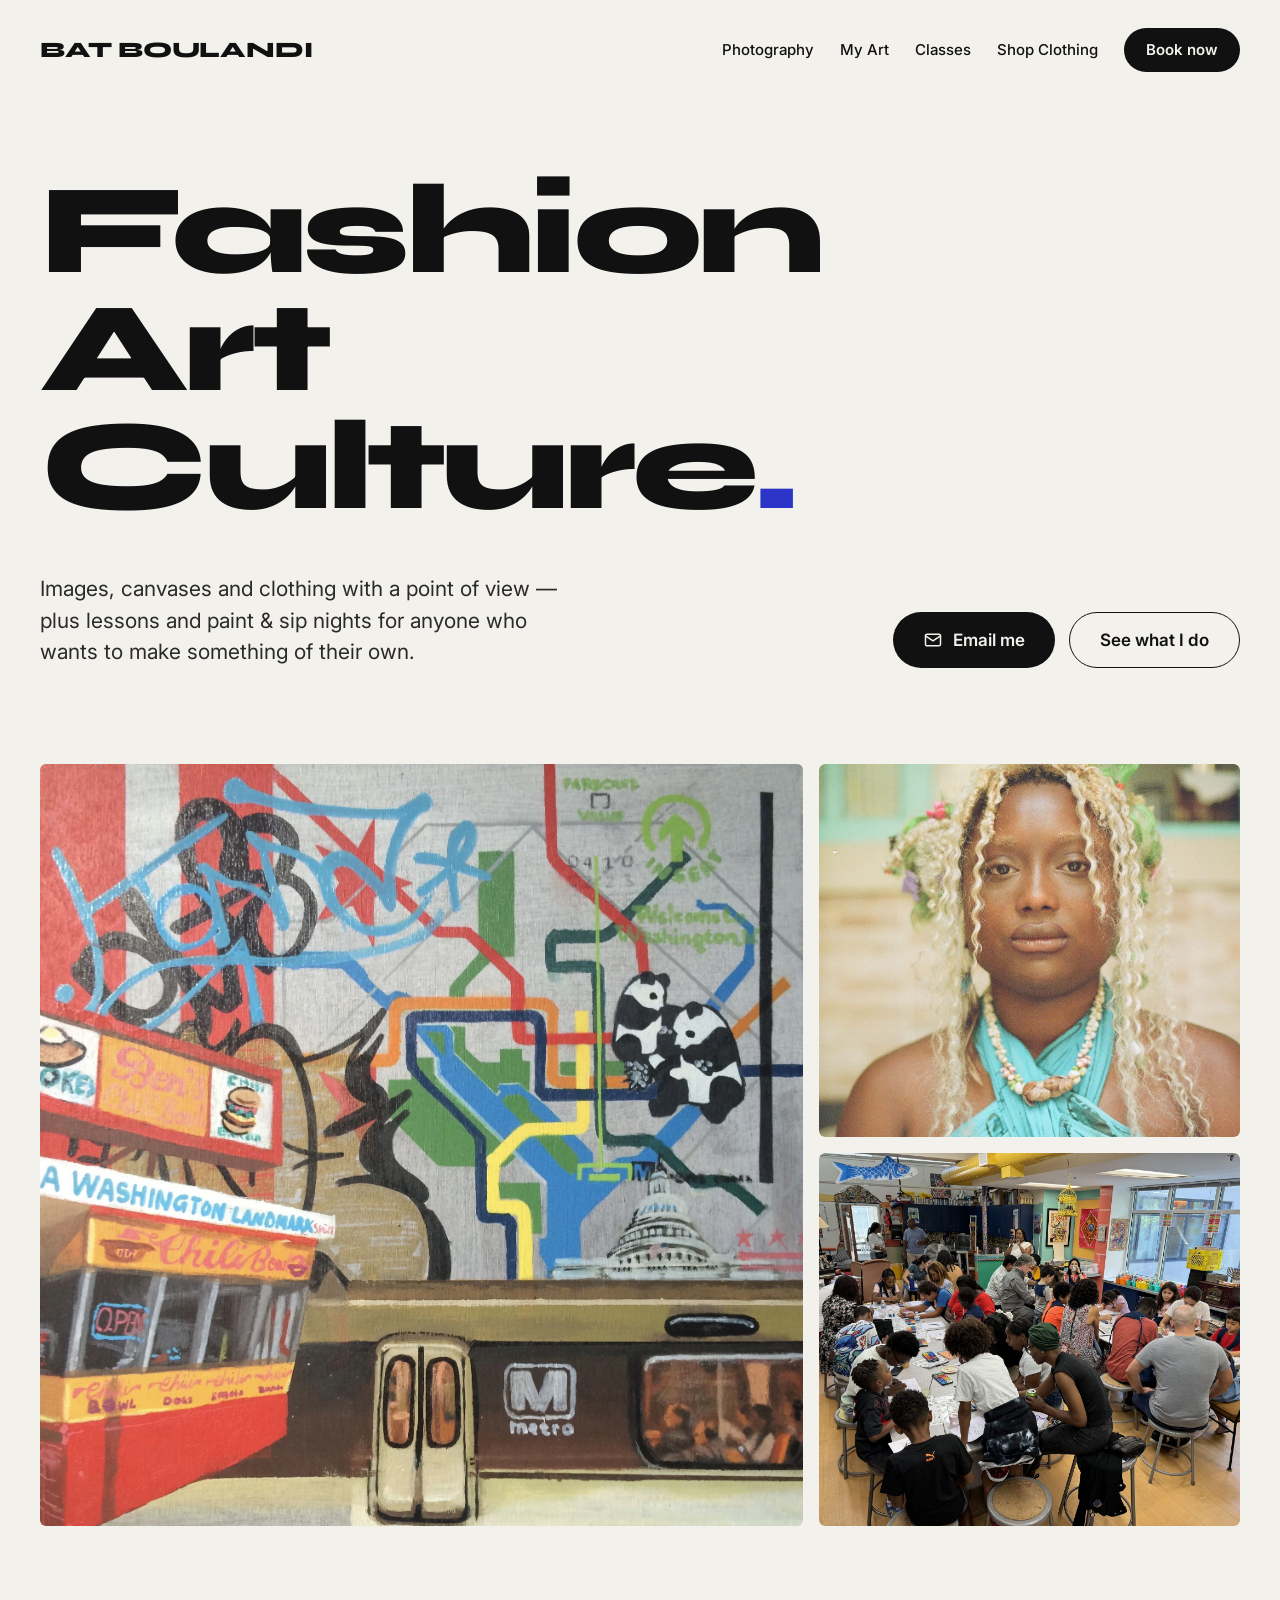
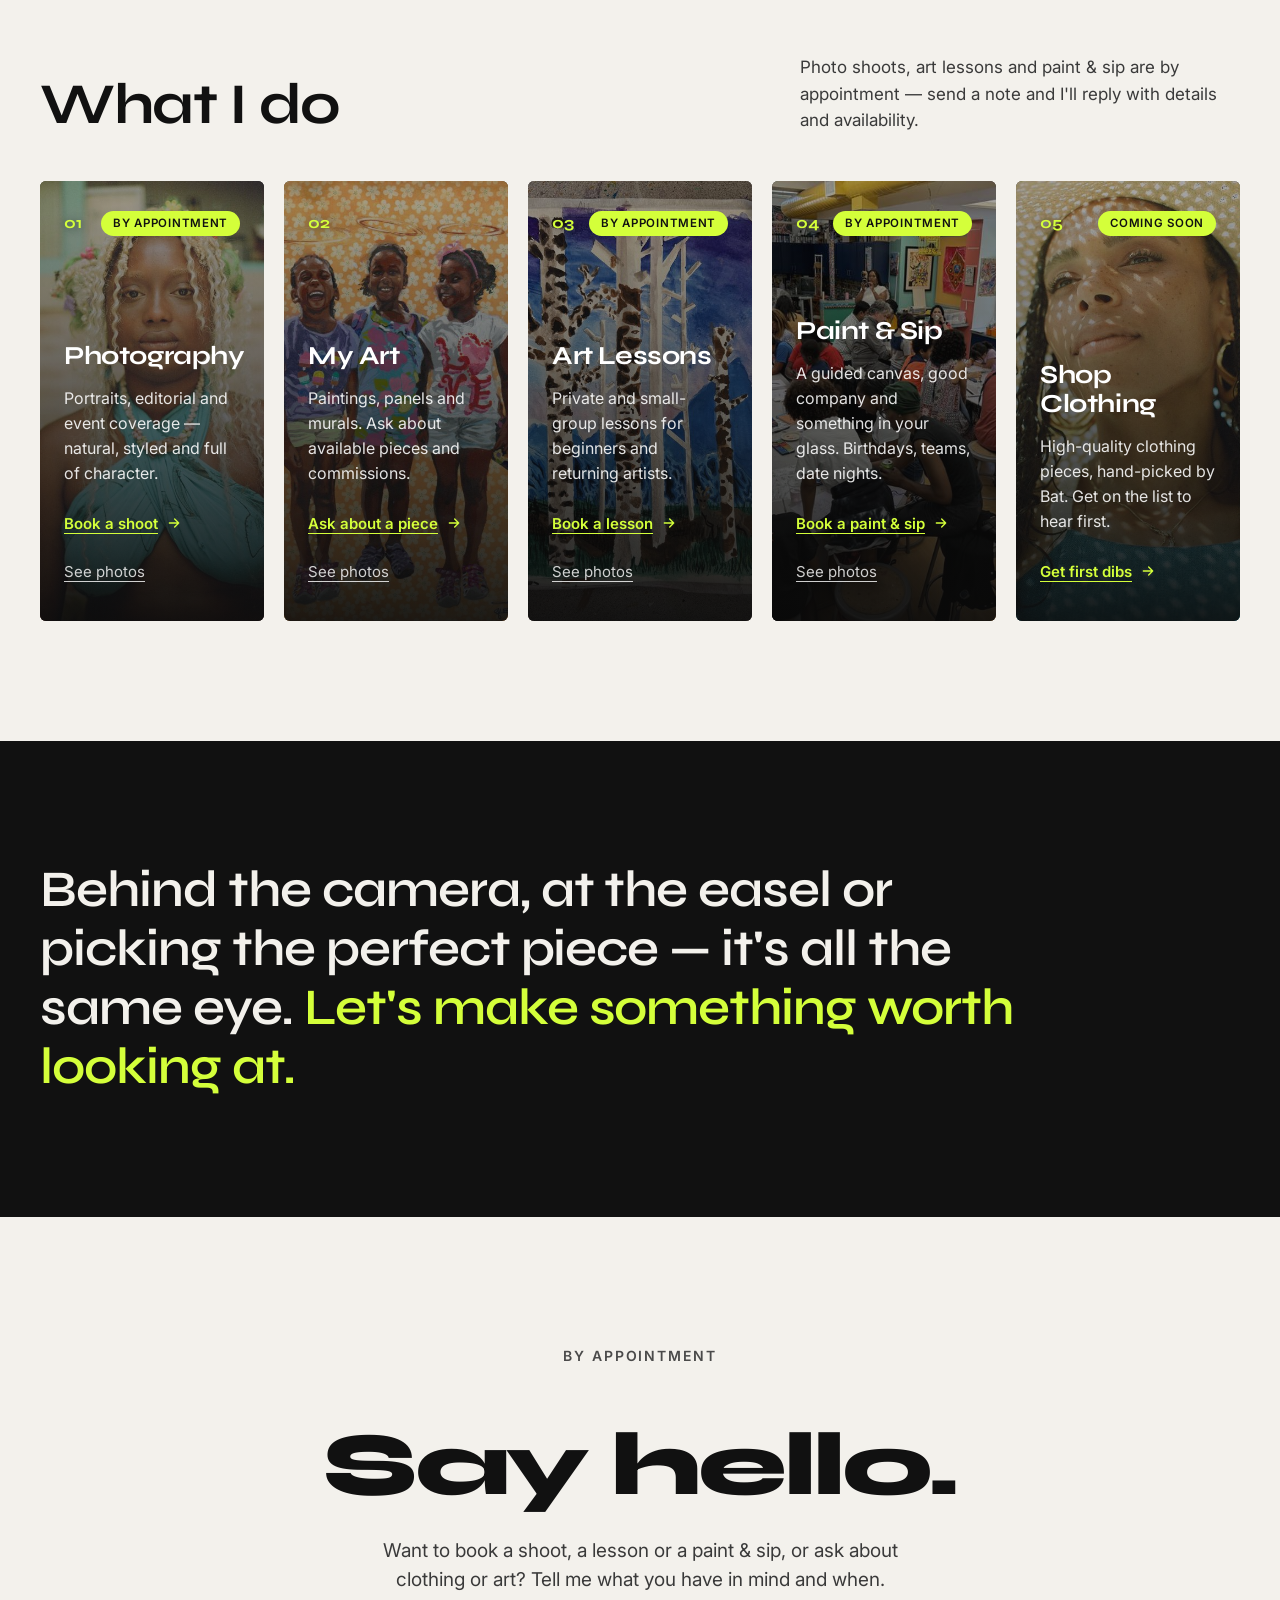
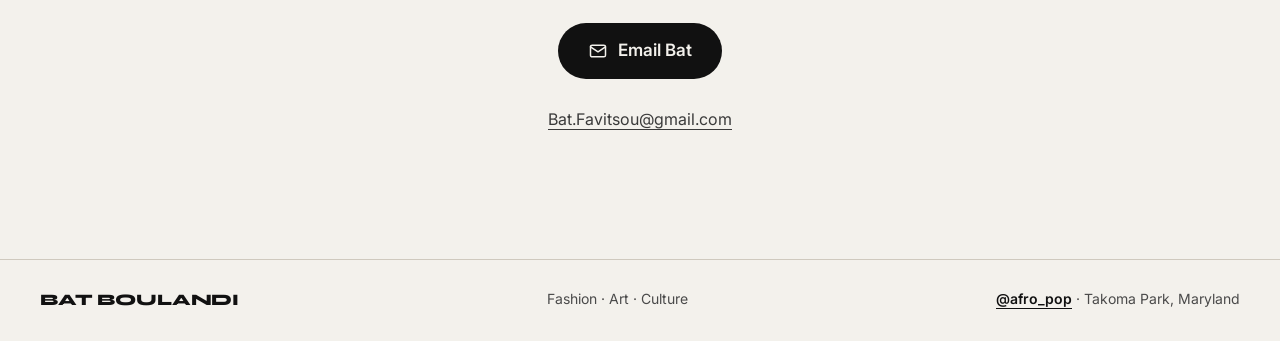
==== commit cac20fac: "C8" ====
--- a/index.html
+++ b/index.html
@@ -14,7 +14,7 @@
   <a href="index.html" class="logo">BAT BOULANDI</a>
   <nav class="nav" aria-label="Main">
     <a href="photography.html" class="navlink">Photography</a><a href="art.html" class="navlink">My Art</a><a href="classes.html" class="navlink">Classes</a><a href="clothing.html" class="navlink">Shop Clothing</a>
-    <a href="mailto:Bat.Favitsou@gmail.com?subject=Hello%20Bat" class="btn btn-dark btn-sm">Email Bat</a>
+    <a href="book.html" class="btn btn-dark btn-sm">Book now</a>
   </nav>
 </header>
 <main>
@@ -34,27 +34,27 @@
 </section>
 <section id="services" class="wrap services">
   <div class="sec-head"><h2 class="h2">What I do</h2><p>Photo shoots, art lessons and paint &amp; sip are by appointment — send a note and I'll reply with details and availability.</p></div>
-  <div class="cards"><article class="card">
+  <div class="cards"><article class="card card-img"><img class="card-bg" src="images/photography/thumbs/photography-01.jpg" alt="" loading="lazy"><div class="card-shade" aria-hidden="true"></div>
   <div class="card-top"><span class="num">01</span><span class="badge">By appointment</span></div>
   <h3><a href="photography.html" class="card-title">Photography</a></h3>
   <p>Portraits, editorial and event coverage — natural, styled and full of character.</p>
-  <div class="card-links"><a href="mailto:Bat.Favitsou@gmail.com?subject=Photo%20shoot%20booking" class="card-cta">Book a shoot <svg aria-hidden="true" width="16" height="16" viewBox="0 0 24 24" fill="none" stroke="currentColor" stroke-width="2" stroke-linecap="round" stroke-linejoin="round"><path d="M5 12h14M13 6l6 6-6 6"></path></svg></a><a href="photography.html" class="card-more">See photos</a></div>
-</article><article class="card">
+  <div class="card-links"><a href="book.html?type=shoot" class="card-cta">Book a shoot <svg aria-hidden="true" width="16" height="16" viewBox="0 0 24 24" fill="none" stroke="currentColor" stroke-width="2" stroke-linecap="round" stroke-linejoin="round"><path d="M5 12h14M13 6l6 6-6 6"></path></svg></a><a href="photography.html" class="card-more">See photos</a></div>
+</article><article class="card card-img"><img class="card-bg" src="images/art/thumbs/paintings-02.jpg" alt="" loading="lazy"><div class="card-shade" aria-hidden="true"></div>
   <div class="card-top"><span class="num">02</span></div>
   <h3><a href="art.html" class="card-title">My Art</a></h3>
   <p>Paintings, panels and murals. Ask about available pieces and commissions.</p>
   <div class="card-links"><a href="mailto:Bat.Favitsou@gmail.com?subject=Art%20inquiry" class="card-cta">Ask about a piece <svg aria-hidden="true" width="16" height="16" viewBox="0 0 24 24" fill="none" stroke="currentColor" stroke-width="2" stroke-linecap="round" stroke-linejoin="round"><path d="M5 12h14M13 6l6 6-6 6"></path></svg></a><a href="art.html" class="card-more">See photos</a></div>
-</article><article class="card">
+</article><article class="card card-img"><img class="card-bg" src="images/lessons/thumbs/lessons-03.jpg" alt="" loading="lazy"><div class="card-shade" aria-hidden="true"></div>
   <div class="card-top"><span class="num">03</span><span class="badge">By appointment</span></div>
   <h3><a href="classes.html#lessons" class="card-title">Art Lessons</a></h3>
   <p>Private and small-group lessons for beginners and returning artists.</p>
-  <div class="card-links"><a href="mailto:Bat.Favitsou@gmail.com?subject=Art%20lesson%20booking" class="card-cta">Book a lesson <svg aria-hidden="true" width="16" height="16" viewBox="0 0 24 24" fill="none" stroke="currentColor" stroke-width="2" stroke-linecap="round" stroke-linejoin="round"><path d="M5 12h14M13 6l6 6-6 6"></path></svg></a><a href="classes.html#lessons" class="card-more">See photos</a></div>
-</article><article class="card">
+  <div class="card-links"><a href="book.html?type=lesson" class="card-cta">Book a lesson <svg aria-hidden="true" width="16" height="16" viewBox="0 0 24 24" fill="none" stroke="currentColor" stroke-width="2" stroke-linecap="round" stroke-linejoin="round"><path d="M5 12h14M13 6l6 6-6 6"></path></svg></a><a href="classes.html#lessons" class="card-more">See photos</a></div>
+</article><article class="card card-img"><img class="card-bg" src="images/paint-sip/thumbs/paint-sip-01.jpg" alt="" loading="lazy"><div class="card-shade" aria-hidden="true"></div>
   <div class="card-top"><span class="num">04</span><span class="badge">By appointment</span></div>
   <h3><a href="classes.html#paint-sip" class="card-title">Paint &amp; Sip</a></h3>
   <p>A guided canvas, good company and something in your glass. Birthdays, teams, date nights.</p>
-  <div class="card-links"><a href="mailto:Bat.Favitsou@gmail.com?subject=Paint%20%26%20sip%20booking" class="card-cta">Book a paint &amp; sip <svg aria-hidden="true" width="16" height="16" viewBox="0 0 24 24" fill="none" stroke="currentColor" stroke-width="2" stroke-linecap="round" stroke-linejoin="round"><path d="M5 12h14M13 6l6 6-6 6"></path></svg></a><a href="classes.html#paint-sip" class="card-more">See photos</a></div>
-</article><article class="card">
+  <div class="card-links"><a href="book.html?type=paint-sip" class="card-cta">Book a paint &amp; sip <svg aria-hidden="true" width="16" height="16" viewBox="0 0 24 24" fill="none" stroke="currentColor" stroke-width="2" stroke-linecap="round" stroke-linejoin="round"><path d="M5 12h14M13 6l6 6-6 6"></path></svg></a><a href="classes.html#paint-sip" class="card-more">See photos</a></div>
+</article><article class="card card-img"><img class="card-bg" src="images/photography/thumbs/photography-11.jpg" alt="" loading="lazy"><div class="card-shade" aria-hidden="true"></div>
   <div class="card-top"><span class="num">05</span><span class="badge badge-soon">Coming soon</span></div>
   <h3><a href="clothing.html" class="card-title">Shop Clothing</a></h3>
   <p>High-quality clothing pieces, hand-picked by Bat. Get on the list to hear first.</p>
--- a/styles.css
+++ b/styles.css
@@ -151,3 +151,83 @@
 @media(prefers-reduced-motion:reduce){.soon-track,.soon-dot{animation:none}}
 .badge-soon{background:var(--accent);color:#fff}
 .soon-in{width:100%}
+
+/* booking page */
+.book{padding-top:48px;padding-bottom:120px;display:flex;flex-wrap:wrap;gap:56px;align-items:flex-start}
+.book-intro{flex:1 1 360px;min-width:0;position:sticky;top:32px}
+.book-intro .lede{margin-top:32px}
+.steps{list-style:none;margin:40px 0 0;padding:0;display:flex;flex-direction:column;gap:14px;font-weight:500}
+.steps li{display:flex;align-items:center;gap:14px}
+.steps span{width:34px;height:34px;flex:none;border-radius:999px;border:1.5px solid var(--ink);display:inline-flex;align-items:center;justify-content:center;font-family:Syne,sans-serif;font-weight:700;font-size:14px}
+.book-card{flex:1.25 1 520px;min-width:0;background:var(--card);border:1.5px solid var(--line);border-radius:10px;padding:40px}
+@media(max-width:900px){.book-intro{position:static}}
+@media(max-width:640px){.book-card{padding:24px 20px}.book{gap:36px}}
+.form{display:flex;flex-direction:column;gap:22px}
+.row{display:flex;flex-wrap:wrap;gap:22px}
+.row .field{flex:1 1 220px;min-width:0}
+.field{display:flex;flex-direction:column;gap:8px;border:0;margin:0;padding:0;min-width:0}
+.field[hidden]{display:none}
+.field label,.field legend{font-weight:600;font-size:15px;padding:0}
+.field legend{margin-bottom:10px}
+.req{color:var(--accent)}
+.opt{font-weight:400;color:#5A5A5A;font-size:13px;margin-left:4px}
+.field input,.field textarea{font:inherit;font-size:16px;color:var(--ink);background:#fff;border:1.5px solid var(--line);border-radius:8px;padding:12px 14px;min-height:48px;width:100%}
+.field textarea{resize:vertical;line-height:1.5}
+.field input:focus,.field textarea:focus{outline:none;border-color:var(--ink);box-shadow:0 0 0 3px rgba(43,54,201,.18)}
+.field input[aria-invalid="true"],.field textarea[aria-invalid="true"]{border-color:#B3261E}
+.field ::placeholder{color:#8A8A8A}
+.choices{display:grid;grid-template-columns:repeat(auto-fit,minmax(150px,1fr));gap:10px}
+.choice{position:relative;cursor:pointer}
+.choice input{position:absolute;opacity:0;inset:0;margin:0;cursor:pointer}
+.choice-box{display:flex;flex-direction:column;gap:4px;height:100%;padding:16px;border:1.5px solid var(--line);border-radius:8px;background:#fff;transition:border-color .15s,background .15s}
+.choice-t{font-family:Syne,sans-serif;font-weight:700;font-size:17px}
+.choice-d{font-size:13.5px;color:#4A4A4A}
+.choice:hover .choice-box{border-color:var(--ink)}
+.choice input:checked + .choice-box{border-color:var(--ink);background:var(--ink);color:var(--ground)}
+.choice input:checked + .choice-box .choice-d{color:#D6D3CC}
+.choice input:focus-visible + .choice-box{box-shadow:0 0 0 3px rgba(43,54,201,.35)}
+.err{display:none;margin:0;color:#B3261E;font-size:14px}
+.err.show{display:block}
+.hp{position:absolute;left:-9999px;width:1px;height:1px;opacity:0}
+.btn-submit{border:0;cursor:pointer;justify-content:center;width:100%;font-family:inherit}
+.btn-submit:disabled{opacity:.6;cursor:wait}
+.form-note{margin:-6px 0 0;text-align:center;font-size:14px;color:#5A5A5A}
+.form-note.bad{color:#B3261E}
+.sent{display:flex;flex-direction:column;align-items:flex-start;gap:16px;padding:24px 0}
+.sent[hidden]{display:none}
+.sent:focus{outline:none}
+.sent-icon{width:60px;height:60px;border-radius:999px;background:var(--accent);color:#fff;display:inline-flex;align-items:center;justify-content:center}
+.sent h2{margin:0;font-family:Syne,sans-serif;font-weight:800;font-size:44px;letter-spacing:-.03em}
+.sent p{margin:0;color:var(--muted);font-size:18px}
+.form[hidden]{display:none}
+
+/* ---------- neon highlight ---------- */
+:root{--neon:#D4FF3A}
+::selection{background:var(--neon);color:var(--ink)}
+.btn-dark:hover{background:var(--neon);color:var(--ink)}
+.btn-line:hover{background:var(--ink);color:var(--neon)}
+.navlink:hover,.navlink.active{text-decoration-color:var(--neon);text-decoration-thickness:4px;text-underline-offset:7px}
+.statement span{color:var(--neon)}
+.soon-marquee{color:var(--neon)}
+.soon-dot{background:var(--ink);box-shadow:0 0 0 3px var(--neon)}
+.sent-icon{background:var(--neon);color:var(--ink)}
+.choice input:checked + .choice-box .choice-t{color:var(--neon)}
+.ig:hover{background:var(--neon);color:var(--ink);text-decoration:none}
+
+/* ---------- photo cards (home) ---------- */
+.card-img{position:relative;overflow:hidden;isolation:isolate;border:0;background:#1A1A1A;color:#fff;min-height:440px;justify-content:flex-end;padding:28px 24px}
+.card-img .card-bg{position:absolute;inset:0;width:100%;height:100%;object-fit:cover;z-index:-2;transition:transform .5s ease}
+.card-img .card-shade{position:absolute;inset:0;z-index:-1;background:linear-gradient(180deg,rgba(10,10,10,.35) 0%,rgba(10,10,10,.55) 40%,rgba(10,10,10,.92) 100%)}
+.card-img:hover .card-bg{transform:scale(1.05)}
+.card-img:hover{border-color:transparent}
+.card-img .card-top{margin-bottom:auto}
+.card-img .num{color:var(--neon);font-size:16px;text-shadow:0 1px 8px rgba(0,0,0,.5)}
+.card-img .badge{background:var(--neon);color:var(--ink)}
+.card-img h3,.card-img .card-title{color:#fff}
+.card-img .card-title:hover{color:var(--neon)}
+.card-img p{color:rgba(255,255,255,.88)}
+.card-img .card-cta{color:var(--neon)}
+.card-img .card-cta:hover{color:#fff}
+.card-img .card-more{color:rgba(255,255,255,.8)}
+.card-img .card-more:hover{color:#fff}
+.card-img p{flex-grow:0}
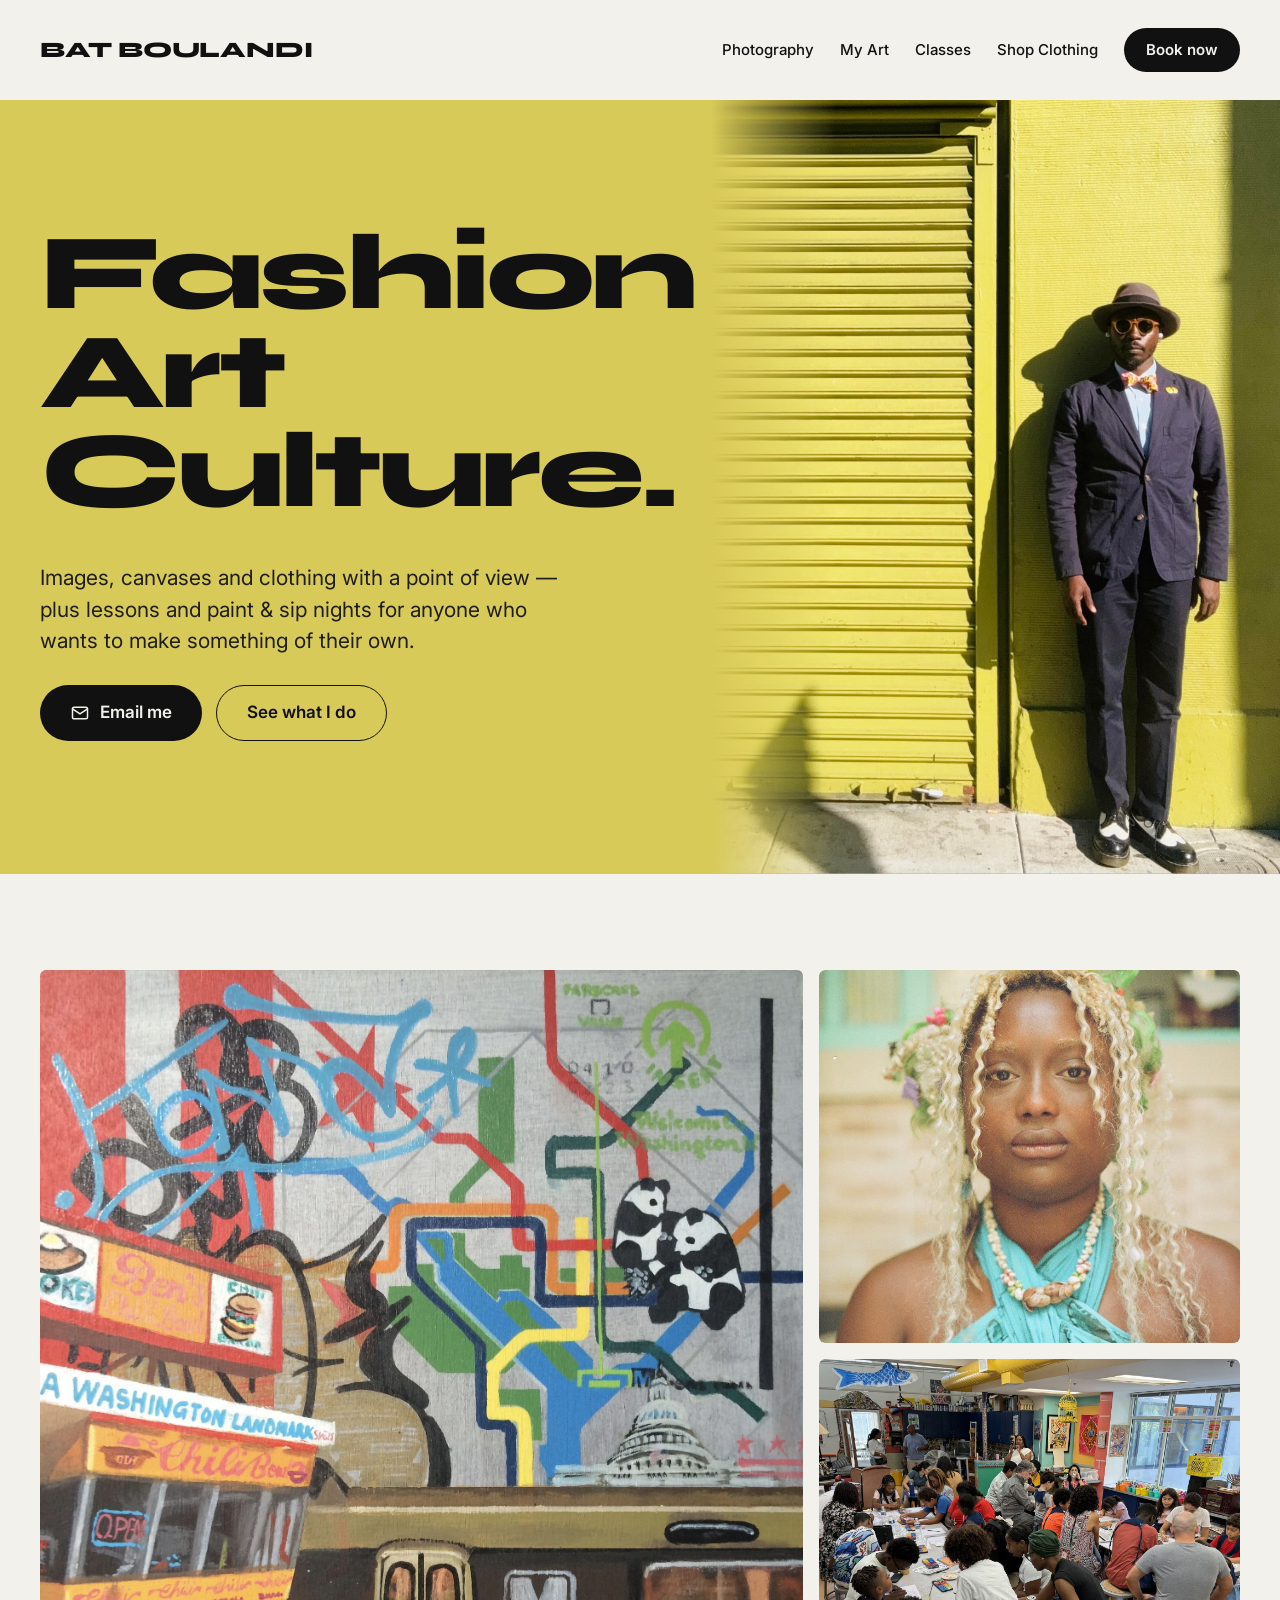
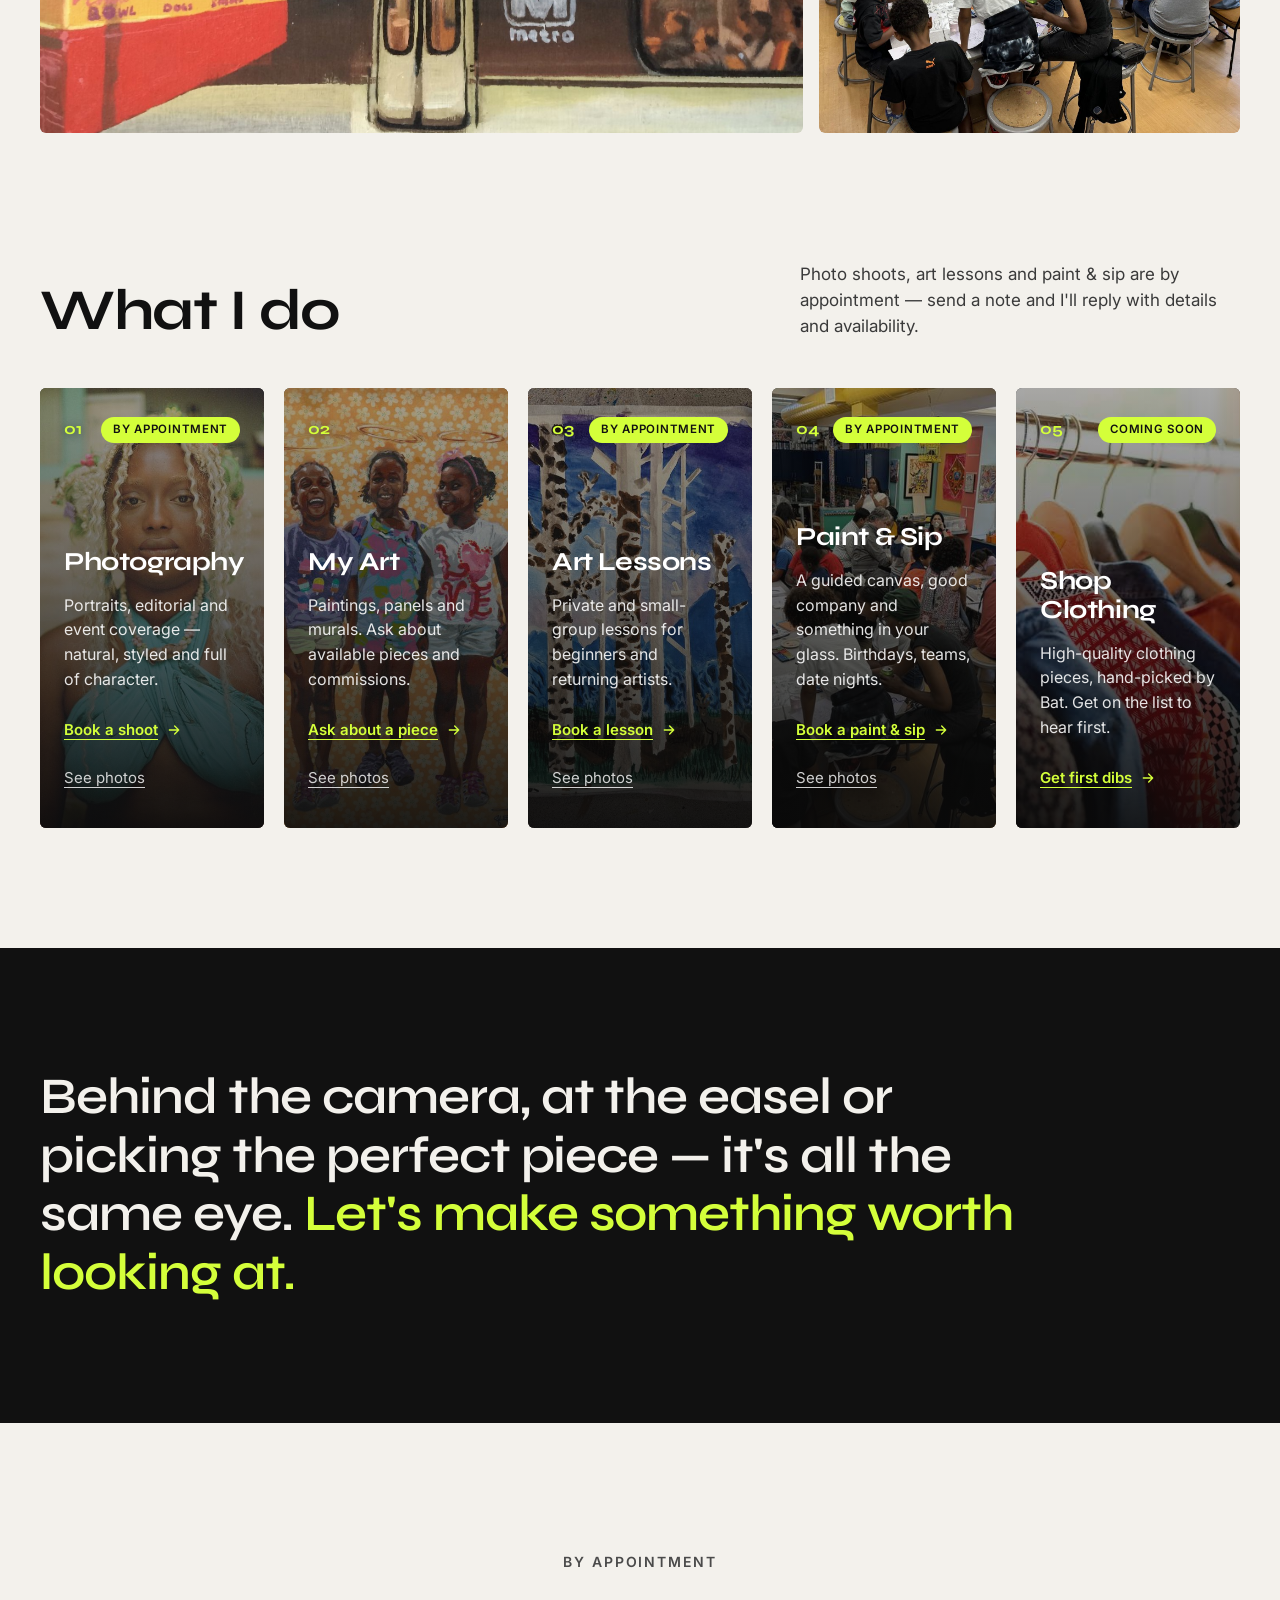
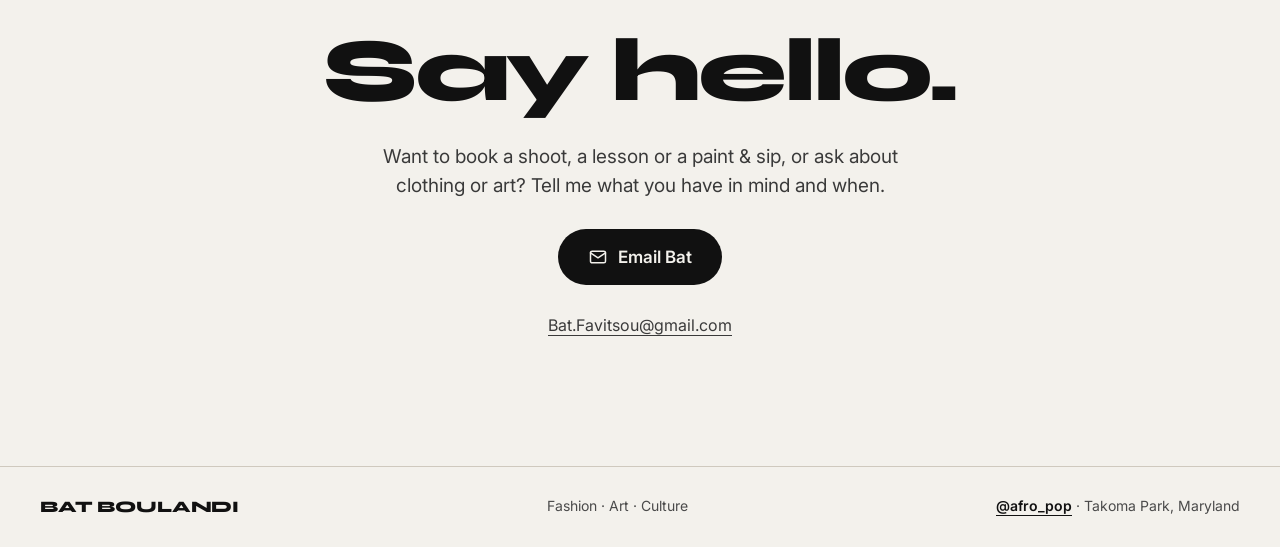
==== commit 5540adad: "N7" ====
--- a/index.html
+++ b/index.html
@@ -18,11 +18,16 @@
   </nav>
 </header>
 <main>
-<section class="wrap hero">
+<section class="hero-wall">
+  <div class="hero-wall-in">
+    <div class="hero-copy">
   <h1 class="h-hero">Fashion<br>Art<br>Culture<span class="dot">.</span></h1>
   <div class="hero-row">
     <p class="lede">Images, canvases and clothing with a point of view — plus lessons and paint &amp; sip nights for anyone who wants to make something of their own.</p>
     <div class="ctas"><a href="mailto:Bat.Favitsou@gmail.com?subject=Hello%20Bat" class="btn btn-dark"><svg aria-hidden="true" width="20" height="20" viewBox="0 0 24 24" fill="none" stroke="currentColor" stroke-width="1.8" stroke-linecap="round" stroke-linejoin="round"><rect x="3" y="5" width="18" height="14" rx="2"></rect><path d="M3 7l9 6 9-6"></path></svg>Email me</a><a href="#services" class="btn btn-line">See what I do</a></div>
+  </div>
+</div>
+    <figure class="hero-photo"><img src="images/bat-yellow-wall.jpg" alt="Bat Boulandi in a navy suit, fedora and bow tie against a yellow wall" width="944" height="1263" fetchpriority="high"></figure>
   </div>
 </section>
 <section class="wrap strip">
@@ -54,7 +59,7 @@
   <h3><a href="classes.html#paint-sip" class="card-title">Paint &amp; Sip</a></h3>
   <p>A guided canvas, good company and something in your glass. Birthdays, teams, date nights.</p>
   <div class="card-links"><a href="book.html?type=paint-sip" class="card-cta">Book a paint &amp; sip <svg aria-hidden="true" width="16" height="16" viewBox="0 0 24 24" fill="none" stroke="currentColor" stroke-width="2" stroke-linecap="round" stroke-linejoin="round"><path d="M5 12h14M13 6l6 6-6 6"></path></svg></a><a href="classes.html#paint-sip" class="card-more">See photos</a></div>
-</article><article class="card card-img"><img class="card-bg" src="images/photography/thumbs/photography-11.jpg" alt="" loading="lazy"><div class="card-shade" aria-hidden="true"></div>
+</article><article class="card card-img"><img class="card-bg" src="images/clothing/clothing-rack.jpg" alt="" loading="lazy"><div class="card-shade" aria-hidden="true"></div>
   <div class="card-top"><span class="num">05</span><span class="badge badge-soon">Coming soon</span></div>
   <h3><a href="clothing.html" class="card-title">Shop Clothing</a></h3>
   <p>High-quality clothing pieces, hand-picked by Bat. Get on the list to hear first.</p>
--- a/styles.css
+++ b/styles.css
@@ -231,3 +231,28 @@
 .card-img .card-more{color:rgba(255,255,255,.8)}
 .card-img .card-more:hover{color:#fff}
 .card-img p{flex-grow:0}
+/* booking heading: sized to its column so it never runs into the form */
+.book-intro .h-page{font-size:clamp(44px,5.4vw,84px);overflow-wrap:break-word}
+@media(max-width:1100px) and (min-width:921px){.book-intro .h-page{font-size:clamp(44px,4.8vw,64px)}}
+
+/* ---------- home hero: Bat on the yellow wall ---------- */
+.hero-wall{background:#D8CA59;overflow:hidden}
+.hero-wall-in{display:grid;grid-template-columns:minmax(0,1.25fr) minmax(0,1fr);align-items:stretch;min-height:min(86vh,860px)}
+.hero-copy{display:flex;flex-direction:column;justify-content:center;padding:72px 40px 80px max(40px,calc((100vw - 1280px)/2 + 40px));min-width:0}
+.hero-copy .h-hero{font-size:clamp(56px,8.4vw,136px)}
+.hero-copy .hero-row{flex-direction:column;align-items:flex-start;gap:28px;margin-top:40px}
+.hero-copy .lede{color:#1E1E1E}
+.hero-copy .dot{color:var(--ink)}
+.hero-wall .btn-dark:hover{background:#fff;color:var(--ink)}
+.hero-wall .btn-line:hover{background:var(--ink);color:var(--neon)}
+.hero-photo{margin:0;position:relative;min-height:100%}
+.hero-photo img{position:absolute;inset:0;width:100%;height:100%;object-fit:cover;object-position:60% 30%;
+  -webkit-mask-image:linear-gradient(to right,transparent 0,#000 22%);mask-image:linear-gradient(to right,transparent 0,#000 22%)}
+.hero-wall + .strip{margin-top:96px}
+@media(max-width:860px){
+  .hero-wall-in{grid-template-columns:1fr;min-height:0}
+  .hero-copy{padding:48px 20px 8px}
+  .hero-photo{min-height:0;height:min(120vw,620px)}
+  .hero-photo img{object-position:72% 25%;-webkit-mask-image:linear-gradient(to bottom,transparent 0,#000 18%);mask-image:linear-gradient(to bottom,transparent 0,#000 18%)}
+  .hero-wall + .strip{margin-top:56px}
+}
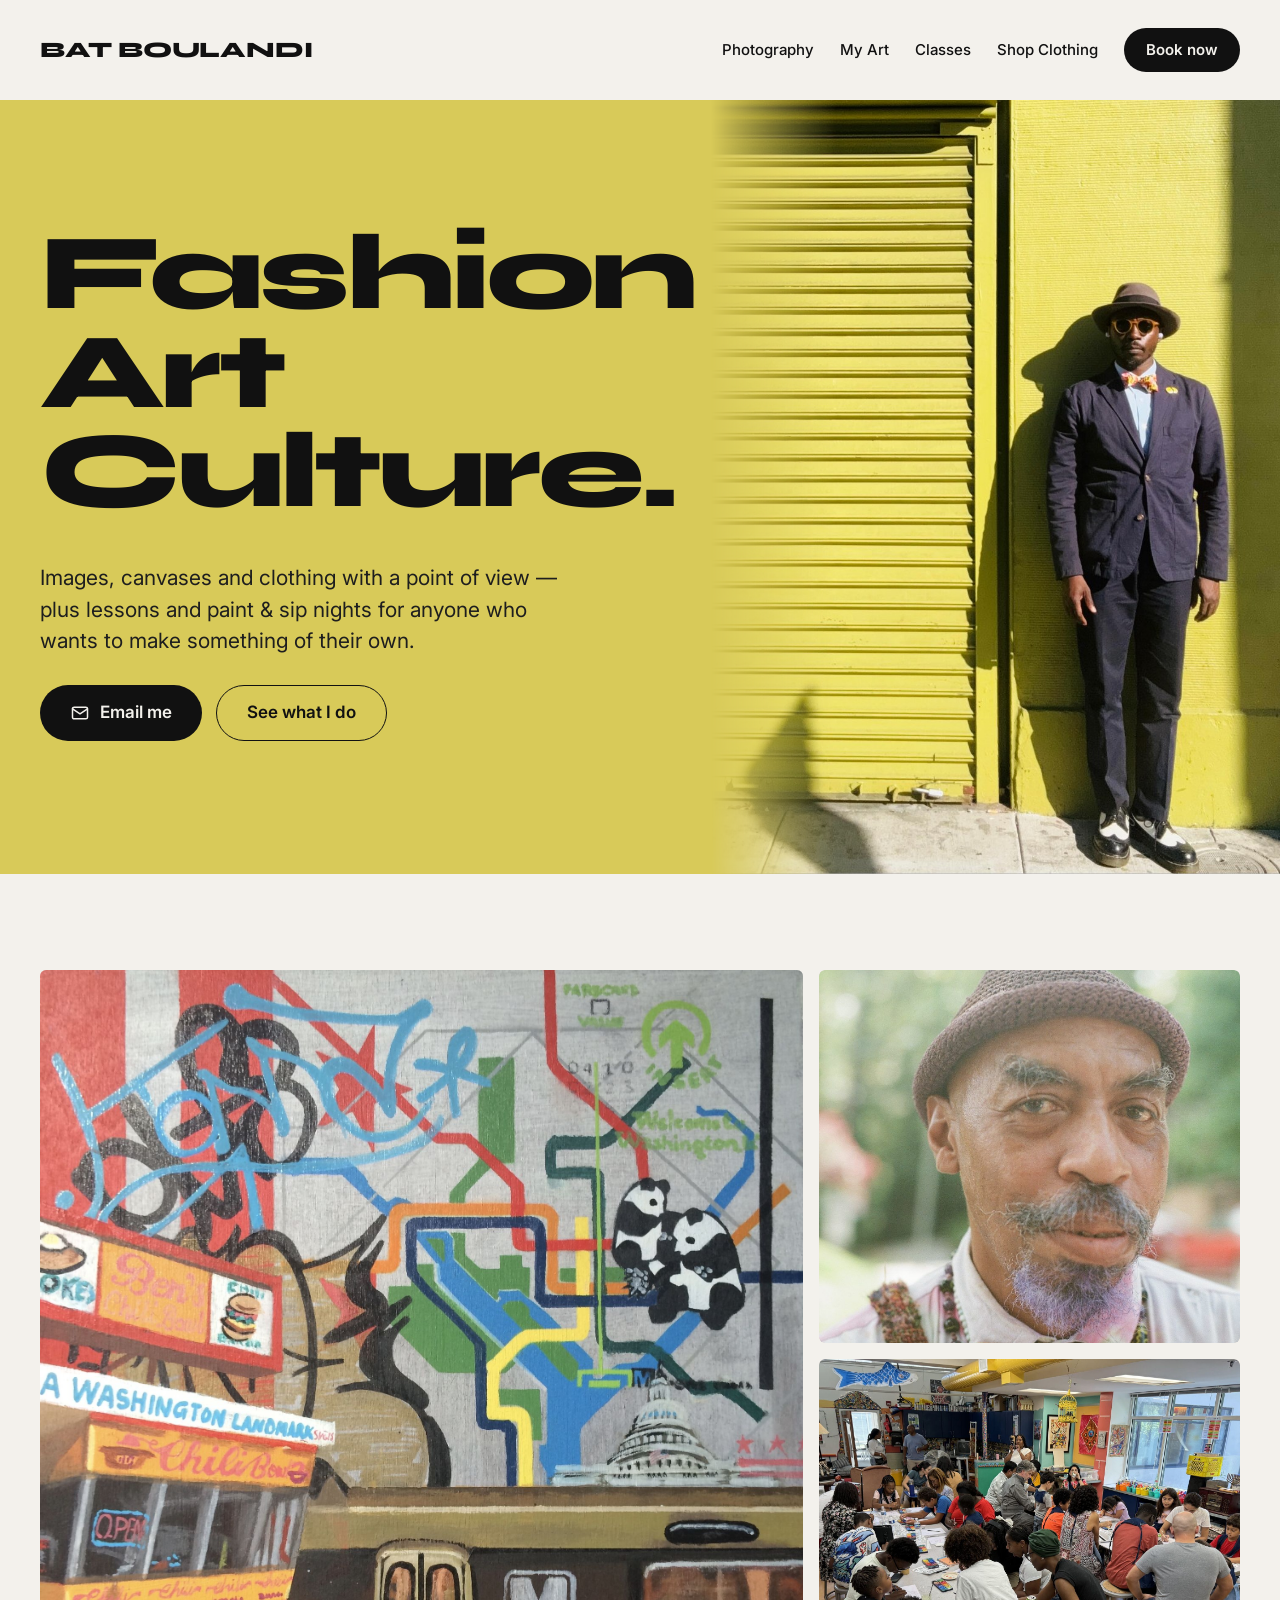
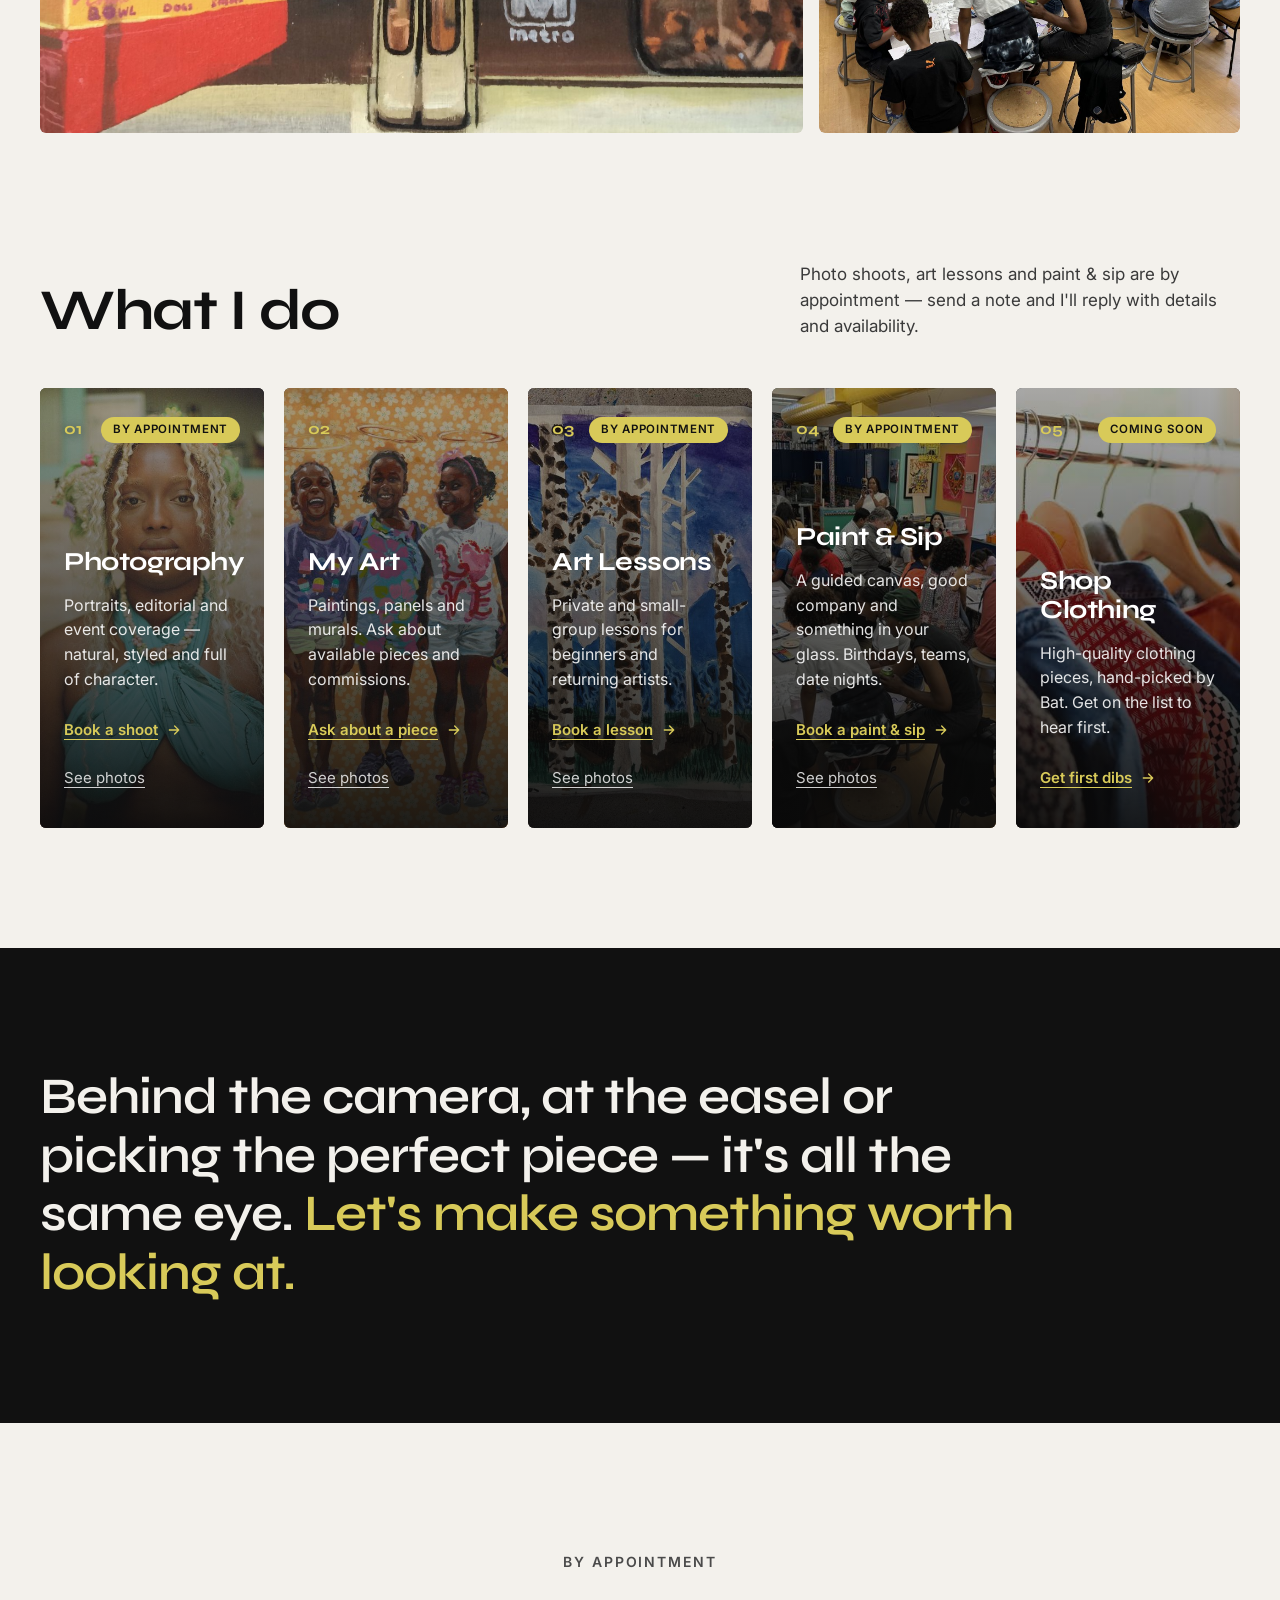
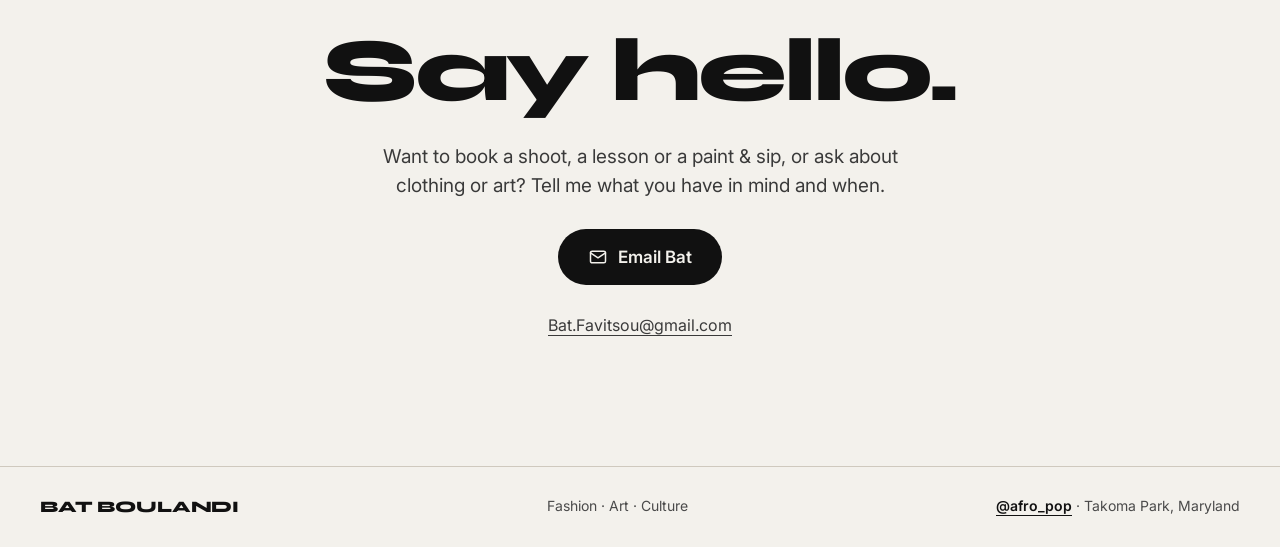
==== commit 58fc6a11: "N1" ====
--- a/index.html
+++ b/index.html
@@ -33,7 +33,7 @@
 <section class="wrap strip">
   <a href="art.html" class="strip-big"><img src="images/art/paintings-01.jpg" alt="Painting of DC: Metro map, Ben&#x27;s Chili Bowl and a Metro train"></a>
   <div class="strip-col">
-    <a href="photography.html"><img src="images/photography/photography-01.jpg" alt="Portrait of a woman with flowers in her braids"></a>
+    <a href="photography.html"><img src="images/photography/photography-05.jpg" alt="Portrait of an older man in a knit cap and bow tie"></a>
     <a href="classes.html#paint-sip"><img src="images/paint-sip/paint-sip-01.jpg" alt="A full room at a paint &amp; sip"></a>
   </div>
 </section>
--- a/styles.css
+++ b/styles.css
@@ -202,7 +202,7 @@
 .form[hidden]{display:none}
 
 /* ---------- neon highlight ---------- */
-:root{--neon:#D4FF3A}
+:root{--neon:#D8CA59}
 ::selection{background:var(--neon);color:var(--ink)}
 .btn-dark:hover{background:var(--neon);color:var(--ink)}
 .btn-line:hover{background:var(--ink);color:var(--neon)}
